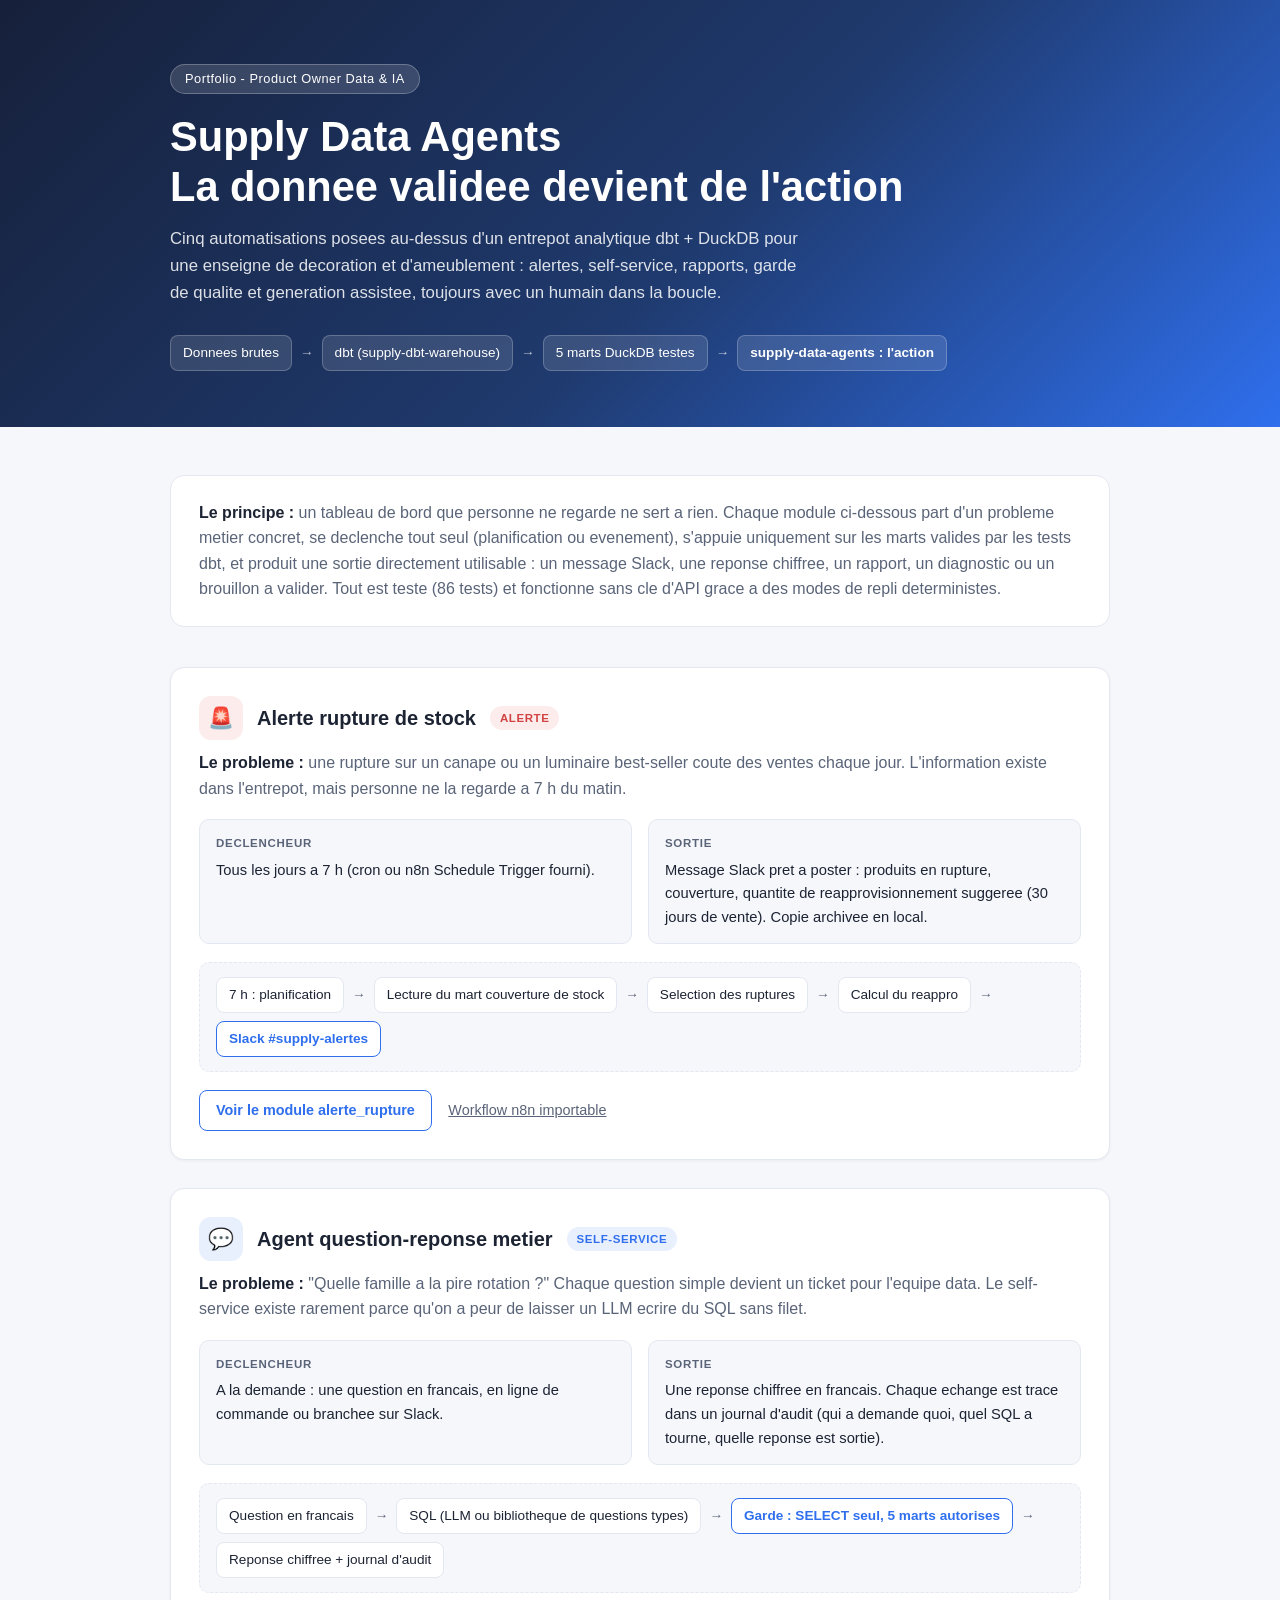
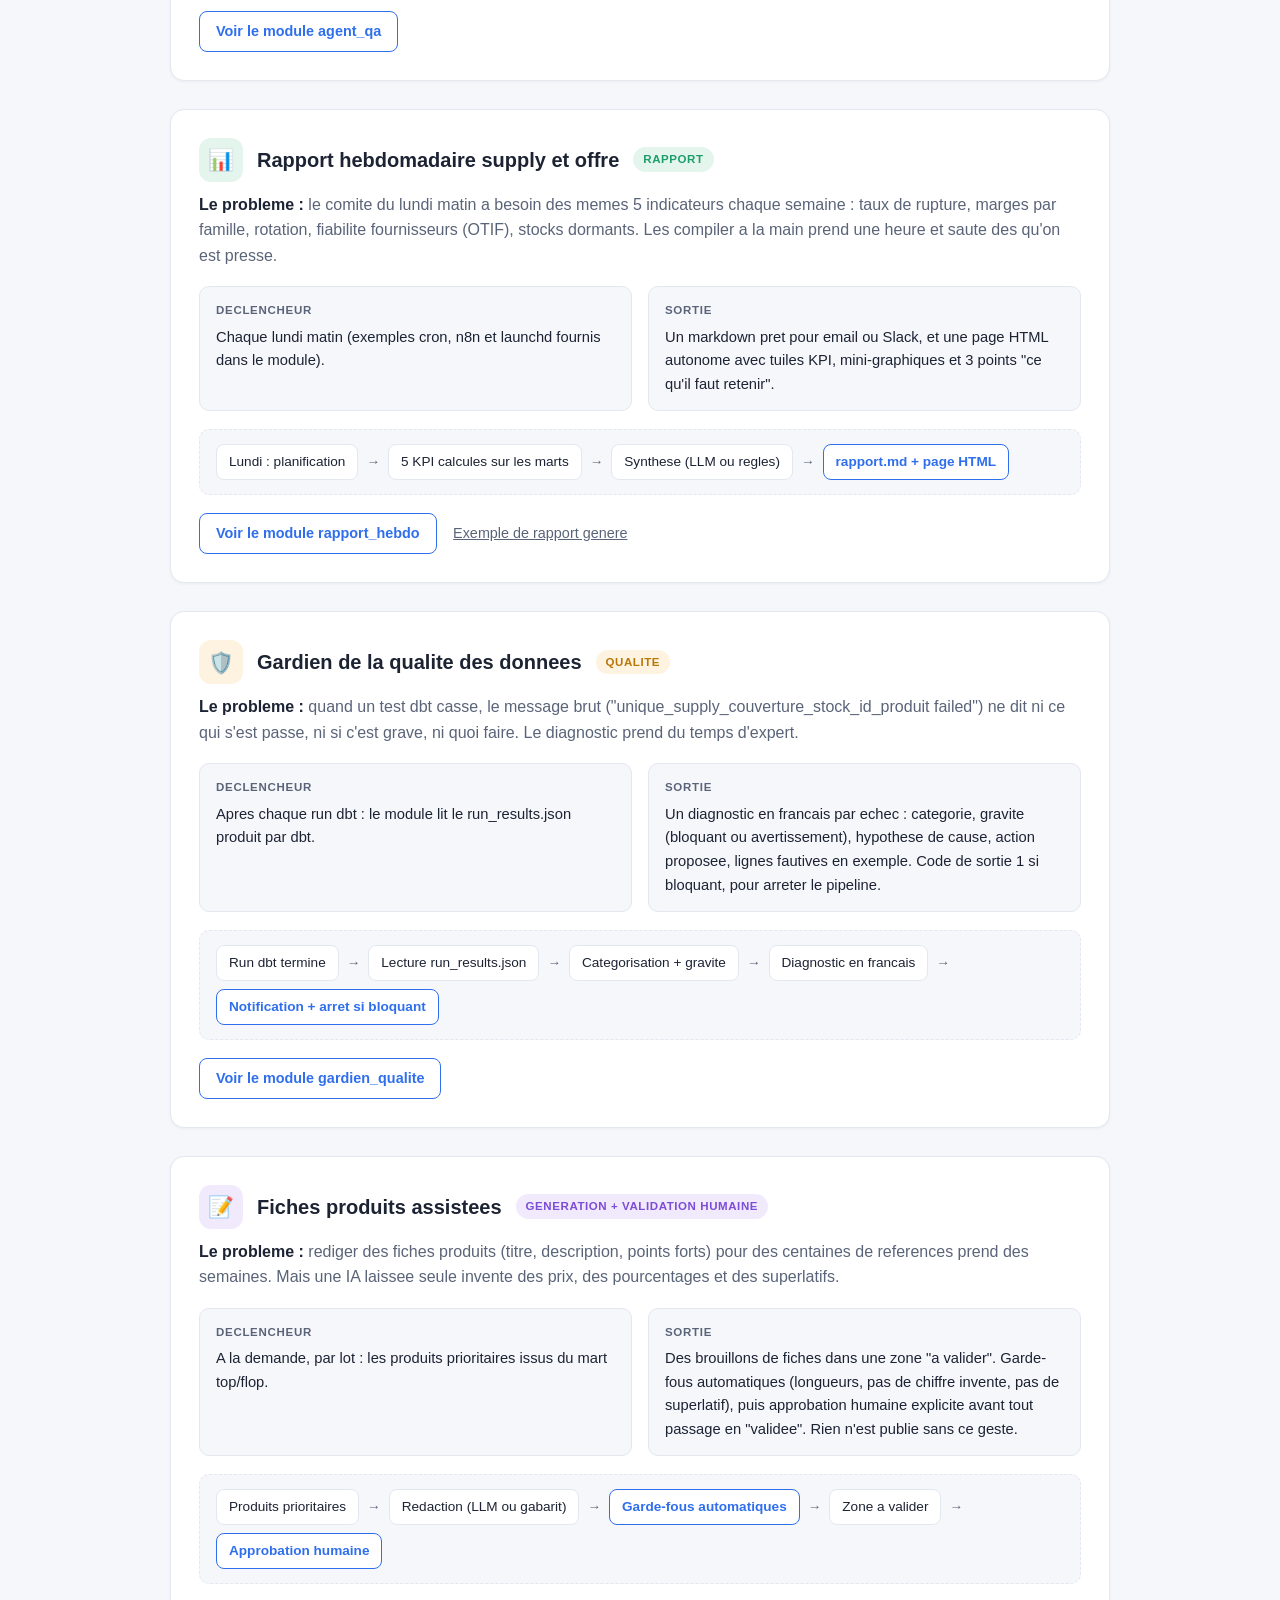
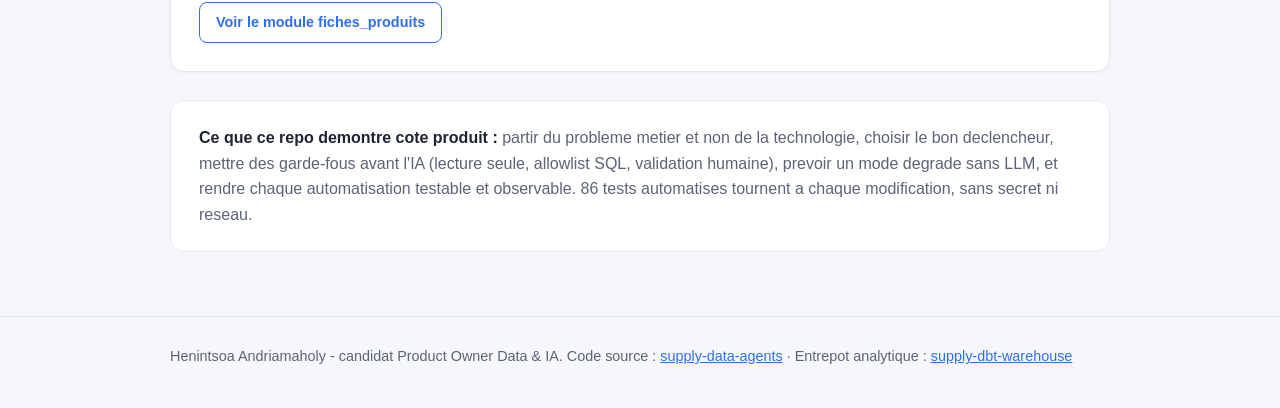
==== docs/index.html @ 9122584f "Integration : requirements fusionnes, pipeline e2e, CI, vitrine et README - requirements.txt racine " ====
<!DOCTYPE html>
<html lang="fr">
<head>
<meta charset="utf-8">
<meta name="viewport" content="width=device-width, initial-scale=1">
<title>Supply Data Agents - la donnee validee devient de l'action</title>
<style>
  :root {
    --fond: #f6f7fb;
    --carte: #ffffff;
    --encre: #1c2333;
    --encre-douce: #5a6478;
    --accent: #2f6fed;
    --accent-doux: #e8effd;
    --vert: #1e9e6a;
    --vert-doux: #e4f5ee;
    --ambre: #b97609;
    --ambre-doux: #fdf3e0;
    --violet: #7c4dd6;
    --violet-doux: #f1eafc;
    --rose: #d14343;
    --rose-doux: #fdecec;
    --bordure: #e3e7f0;
    --rayon: 14px;
  }
  * { box-sizing: border-box; margin: 0; padding: 0; }
  body {
    font-family: -apple-system, BlinkMacSystemFont, "Segoe UI", Roboto, Helvetica, Arial, sans-serif;
    background: var(--fond);
    color: var(--encre);
    line-height: 1.6;
  }
  .conteneur { max-width: 980px; margin: 0 auto; padding: 0 20px; }

  header {
    background: linear-gradient(135deg, #16203a 0%, #1f3a6e 55%, #2f6fed 100%);
    color: #fff;
    padding: 64px 0 56px;
  }
  header .etiquette {
    display: inline-block;
    background: rgba(255,255,255,.14);
    border: 1px solid rgba(255,255,255,.25);
    border-radius: 999px;
    padding: 4px 14px;
    font-size: .8rem;
    letter-spacing: .04em;
    margin-bottom: 18px;
  }
  header h1 { font-size: clamp(1.7rem, 4vw, 2.6rem); line-height: 1.2; margin-bottom: 14px; }
  header p.sous-titre {
    max-width: 640px;
    font-size: 1.05rem;
    color: rgba(255,255,255,.85);
  }
  header .chaine {
    display: flex;
    flex-wrap: wrap;
    align-items: center;
    gap: 8px;
    margin-top: 28px;
    font-size: .85rem;
  }
  header .chaine span {
    background: rgba(255,255,255,.12);
    border: 1px solid rgba(255,255,255,.22);
    border-radius: 8px;
    padding: 6px 12px;
    white-space: nowrap;
  }
  header .chaine .fleche { background: none; border: none; opacity: .7; padding: 0; }

  main { padding: 48px 0 24px; }
  .intro {
    background: var(--carte);
    border: 1px solid var(--bordure);
    border-radius: var(--rayon);
    padding: 24px 28px;
    margin-bottom: 40px;
    color: var(--encre-douce);
  }
  .intro strong { color: var(--encre); }

  .carte-module {
    background: var(--carte);
    border: 1px solid var(--bordure);
    border-radius: var(--rayon);
    padding: 28px;
    margin-bottom: 28px;
    box-shadow: 0 1px 3px rgba(28,35,51,.05);
  }
  .carte-module .entete {
    display: flex;
    align-items: center;
    gap: 14px;
    margin-bottom: 6px;
    flex-wrap: wrap;
  }
  .pastille {
    width: 44px; height: 44px;
    border-radius: 12px;
    display: flex; align-items: center; justify-content: center;
    font-size: 1.3rem;
    flex-shrink: 0;
  }
  .carte-module h2 { font-size: 1.25rem; }
  .badge {
    font-size: .72rem;
    font-weight: 600;
    letter-spacing: .05em;
    text-transform: uppercase;
    border-radius: 999px;
    padding: 3px 10px;
  }
  .b-bleu   { background: var(--accent-doux); color: var(--accent); }
  .b-vert   { background: var(--vert-doux);   color: var(--vert); }
  .b-ambre  { background: var(--ambre-doux);  color: var(--ambre); }
  .b-violet { background: var(--violet-doux); color: var(--violet); }
  .b-rose   { background: var(--rose-doux);   color: var(--rose); }

  .probleme { color: var(--encre-douce); margin: 10px 0 18px; }
  .probleme strong { color: var(--encre); }

  .grille {
    display: grid;
    grid-template-columns: 1fr 1fr;
    gap: 16px;
    margin-bottom: 18px;
  }
  @media (max-width: 640px) { .grille { grid-template-columns: 1fr; } }
  .bloc-info {
    background: var(--fond);
    border: 1px solid var(--bordure);
    border-radius: 10px;
    padding: 14px 16px;
    font-size: .92rem;
  }
  .bloc-info .titre-bloc {
    font-size: .72rem;
    font-weight: 700;
    text-transform: uppercase;
    letter-spacing: .06em;
    color: var(--encre-douce);
    margin-bottom: 6px;
  }

  .flux {
    display: flex;
    flex-wrap: wrap;
    align-items: center;
    gap: 8px;
    background: var(--fond);
    border: 1px dashed var(--bordure);
    border-radius: 10px;
    padding: 14px 16px;
    margin-bottom: 18px;
    font-size: .85rem;
  }
  .flux .etape {
    background: var(--carte);
    border: 1px solid var(--bordure);
    border-radius: 8px;
    padding: 6px 12px;
    white-space: nowrap;
  }
  .flux .etape.accentuee { border-color: var(--accent); color: var(--accent); font-weight: 600; }
  .flux .f { color: var(--encre-douce); }

  .lien-module {
    display: inline-block;
    font-size: .9rem;
    font-weight: 600;
    color: var(--accent);
    text-decoration: none;
    border: 1px solid var(--accent);
    border-radius: 8px;
    padding: 8px 16px;
    transition: background .15s;
  }
  .lien-module:hover { background: var(--accent-doux); }
  .lien-secondaire {
    display: inline-block;
    font-size: .9rem;
    color: var(--encre-douce);
    margin-left: 12px;
  }

  footer {
    border-top: 1px solid var(--bordure);
    padding: 28px 0 40px;
    color: var(--encre-douce);
    font-size: .9rem;
  }
  footer a { color: var(--accent); }
</style>
</head>
<body>

<header>
  <div class="conteneur">
    <span class="etiquette">Portfolio - Product Owner Data &amp; IA</span>
    <h1>Supply Data Agents<br>La donnee validee devient de l'action</h1>
    <p class="sous-titre">
      Cinq automatisations posees au-dessus d'un entrepot analytique dbt + DuckDB
      pour une enseigne de decoration et d'ameublement : alertes, self-service,
      rapports, garde de qualite et generation assistee, toujours avec un humain
      dans la boucle.
    </p>
    <div class="chaine">
      <span>Donnees brutes</span>
      <span class="fleche">&rarr;</span>
      <span>dbt (supply-dbt-warehouse)</span>
      <span class="fleche">&rarr;</span>
      <span>5 marts DuckDB testes</span>
      <span class="fleche">&rarr;</span>
      <span><strong>supply-data-agents : l'action</strong></span>
    </div>
  </div>
</header>

<main>
  <div class="conteneur">

    <div class="intro">
      <strong>Le principe :</strong> un tableau de bord que personne ne regarde ne sert a rien.
      Chaque module ci-dessous part d'un probleme metier concret, se declenche tout seul
      (planification ou evenement), s'appuie uniquement sur les marts valides par les tests dbt,
      et produit une sortie directement utilisable : un message Slack, une reponse chiffree,
      un rapport, un diagnostic ou un brouillon a valider. Tout est teste (86 tests) et
      fonctionne sans cle d'API grace a des modes de repli deterministes.
    </div>

    <!-- Module 1 : alerte_rupture -->
    <section class="carte-module">
      <div class="entete">
        <div class="pastille b-rose">&#128680;</div>
        <h2>Alerte rupture de stock</h2>
        <span class="badge b-rose">Alerte</span>
      </div>
      <p class="probleme">
        <strong>Le probleme :</strong> une rupture sur un canape ou un luminaire best-seller
        coute des ventes chaque jour. L'information existe dans l'entrepot, mais personne
        ne la regarde a 7 h du matin.
      </p>
      <div class="grille">
        <div class="bloc-info">
          <div class="titre-bloc">Declencheur</div>
          Tous les jours a 7 h (cron ou n8n Schedule Trigger fourni).
        </div>
        <div class="bloc-info">
          <div class="titre-bloc">Sortie</div>
          Message Slack pret a poster : produits en rupture, couverture, quantite de
          reapprovisionnement suggeree (30 jours de vente). Copie archivee en local.
        </div>
      </div>
      <div class="flux">
        <span class="etape">7 h : planification</span><span class="f">&rarr;</span>
        <span class="etape">Lecture du mart couverture de stock</span><span class="f">&rarr;</span>
        <span class="etape">Selection des ruptures</span><span class="f">&rarr;</span>
        <span class="etape">Calcul du reappro</span><span class="f">&rarr;</span>
        <span class="etape accentuee">Slack #supply-alertes</span>
      </div>
      <a class="lien-module" href="https://github.com/adh-studio/supply-data-agents/tree/main/alerte_rupture">Voir le module alerte_rupture</a>
      <a class="lien-secondaire" href="https://github.com/adh-studio/supply-data-agents/blob/main/n8n/alerte_rupture.json">Workflow n8n importable</a>
    </section>

    <!-- Module 2 : agent_qa -->
    <section class="carte-module">
      <div class="entete">
        <div class="pastille b-bleu">&#128172;</div>
        <h2>Agent question-reponse metier</h2>
        <span class="badge b-bleu">Self-service</span>
      </div>
      <p class="probleme">
        <strong>Le probleme :</strong> "Quelle famille a la pire rotation ?" Chaque question
        simple devient un ticket pour l'equipe data. Le self-service existe rarement parce
        qu'on a peur de laisser un LLM ecrire du SQL sans filet.
      </p>
      <div class="grille">
        <div class="bloc-info">
          <div class="titre-bloc">Declencheur</div>
          A la demande : une question en francais, en ligne de commande ou branchee sur Slack.
        </div>
        <div class="bloc-info">
          <div class="titre-bloc">Sortie</div>
          Une reponse chiffree en francais. Chaque echange est trace dans un journal d'audit
          (qui a demande quoi, quel SQL a tourne, quelle reponse est sortie).
        </div>
      </div>
      <div class="flux">
        <span class="etape">Question en francais</span><span class="f">&rarr;</span>
        <span class="etape">SQL (LLM ou bibliotheque de questions types)</span><span class="f">&rarr;</span>
        <span class="etape accentuee">Garde : SELECT seul, 5 marts autorises</span><span class="f">&rarr;</span>
        <span class="etape">Reponse chiffree + journal d'audit</span>
      </div>
      <a class="lien-module" href="https://github.com/adh-studio/supply-data-agents/tree/main/agent_qa">Voir le module agent_qa</a>
    </section>

    <!-- Module 3 : rapport_hebdo -->
    <section class="carte-module">
      <div class="entete">
        <div class="pastille b-vert">&#128202;</div>
        <h2>Rapport hebdomadaire supply et offre</h2>
        <span class="badge b-vert">Rapport</span>
      </div>
      <p class="probleme">
        <strong>Le probleme :</strong> le comite du lundi matin a besoin des memes 5 indicateurs
        chaque semaine : taux de rupture, marges par famille, rotation, fiabilite fournisseurs
        (OTIF), stocks dormants. Les compiler a la main prend une heure et saute des qu'on est presse.
      </p>
      <div class="grille">
        <div class="bloc-info">
          <div class="titre-bloc">Declencheur</div>
          Chaque lundi matin (exemples cron, n8n et launchd fournis dans le module).
        </div>
        <div class="bloc-info">
          <div class="titre-bloc">Sortie</div>
          Un markdown pret pour email ou Slack, et une page HTML autonome avec tuiles KPI,
          mini-graphiques et 3 points "ce qu'il faut retenir".
        </div>
      </div>
      <div class="flux">
        <span class="etape">Lundi : planification</span><span class="f">&rarr;</span>
        <span class="etape">5 KPI calcules sur les marts</span><span class="f">&rarr;</span>
        <span class="etape">Synthese (LLM ou regles)</span><span class="f">&rarr;</span>
        <span class="etape accentuee">rapport.md + page HTML</span>
      </div>
      <a class="lien-module" href="https://github.com/adh-studio/supply-data-agents/tree/main/rapport_hebdo">Voir le module rapport_hebdo</a>
      <a class="lien-secondaire" href="rapport-hebdo.html">Exemple de rapport genere</a>
    </section>

    <!-- Module 4 : gardien_qualite -->
    <section class="carte-module">
      <div class="entete">
        <div class="pastille b-ambre">&#128737;&#65039;</div>
        <h2>Gardien de la qualite des donnees</h2>
        <span class="badge b-ambre">Qualite</span>
      </div>
      <p class="probleme">
        <strong>Le probleme :</strong> quand un test dbt casse, le message brut
        ("unique_supply_couverture_stock_id_produit failed") ne dit ni ce qui s'est passe,
        ni si c'est grave, ni quoi faire. Le diagnostic prend du temps d'expert.
      </p>
      <div class="grille">
        <div class="bloc-info">
          <div class="titre-bloc">Declencheur</div>
          Apres chaque run dbt : le module lit le run_results.json produit par dbt.
        </div>
        <div class="bloc-info">
          <div class="titre-bloc">Sortie</div>
          Un diagnostic en francais par echec : categorie, gravite (bloquant ou avertissement),
          hypothese de cause, action proposee, lignes fautives en exemple. Code de sortie 1
          si bloquant, pour arreter le pipeline.
        </div>
      </div>
      <div class="flux">
        <span class="etape">Run dbt termine</span><span class="f">&rarr;</span>
        <span class="etape">Lecture run_results.json</span><span class="f">&rarr;</span>
        <span class="etape">Categorisation + gravite</span><span class="f">&rarr;</span>
        <span class="etape">Diagnostic en francais</span><span class="f">&rarr;</span>
        <span class="etape accentuee">Notification + arret si bloquant</span>
      </div>
      <a class="lien-module" href="https://github.com/adh-studio/supply-data-agents/tree/main/gardien_qualite">Voir le module gardien_qualite</a>
    </section>

    <!-- Module 5 : fiches_produits -->
    <section class="carte-module">
      <div class="entete">
        <div class="pastille b-violet">&#128221;</div>
        <h2>Fiches produits assistees</h2>
        <span class="badge b-violet">Generation + validation humaine</span>
      </div>
      <p class="probleme">
        <strong>Le probleme :</strong> rediger des fiches produits (titre, description,
        points forts) pour des centaines de references prend des semaines. Mais une IA
        laissee seule invente des prix, des pourcentages et des superlatifs.
      </p>
      <div class="grille">
        <div class="bloc-info">
          <div class="titre-bloc">Declencheur</div>
          A la demande, par lot : les produits prioritaires issus du mart top/flop.
        </div>
        <div class="bloc-info">
          <div class="titre-bloc">Sortie</div>
          Des brouillons de fiches dans une zone "a valider". Garde-fous automatiques
          (longueurs, pas de chiffre invente, pas de superlatif), puis approbation humaine
          explicite avant tout passage en "validee". Rien n'est publie sans ce geste.
        </div>
      </div>
      <div class="flux">
        <span class="etape">Produits prioritaires</span><span class="f">&rarr;</span>
        <span class="etape">Redaction (LLM ou gabarit)</span><span class="f">&rarr;</span>
        <span class="etape accentuee">Garde-fous automatiques</span><span class="f">&rarr;</span>
        <span class="etape">Zone a valider</span><span class="f">&rarr;</span>
        <span class="etape accentuee">Approbation humaine</span>
      </div>
      <a class="lien-module" href="https://github.com/adh-studio/supply-data-agents/tree/main/fiches_produits">Voir le module fiches_produits</a>
    </section>

    <div class="intro">
      <strong>Ce que ce repo demontre cote produit :</strong> partir du probleme metier et non
      de la technologie, choisir le bon declencheur, mettre des garde-fous avant l'IA
      (lecture seule, allowlist SQL, validation humaine), prevoir un mode degrade sans LLM,
      et rendre chaque automatisation testable et observable. 86 tests automatises tournent
      a chaque modification, sans secret ni reseau.
    </div>

  </div>
</main>

<footer>
  <div class="conteneur">
    Henintsoa Andriamaholy - candidat Product Owner Data &amp; IA.
    Code source : <a href="https://github.com/adh-studio/supply-data-agents">supply-data-agents</a>
    &middot; Entrepot analytique : <a href="https://github.com/adh-studio/supply-dbt-warehouse">supply-dbt-warehouse</a>
  </div>
</footer>

</body>
</html>
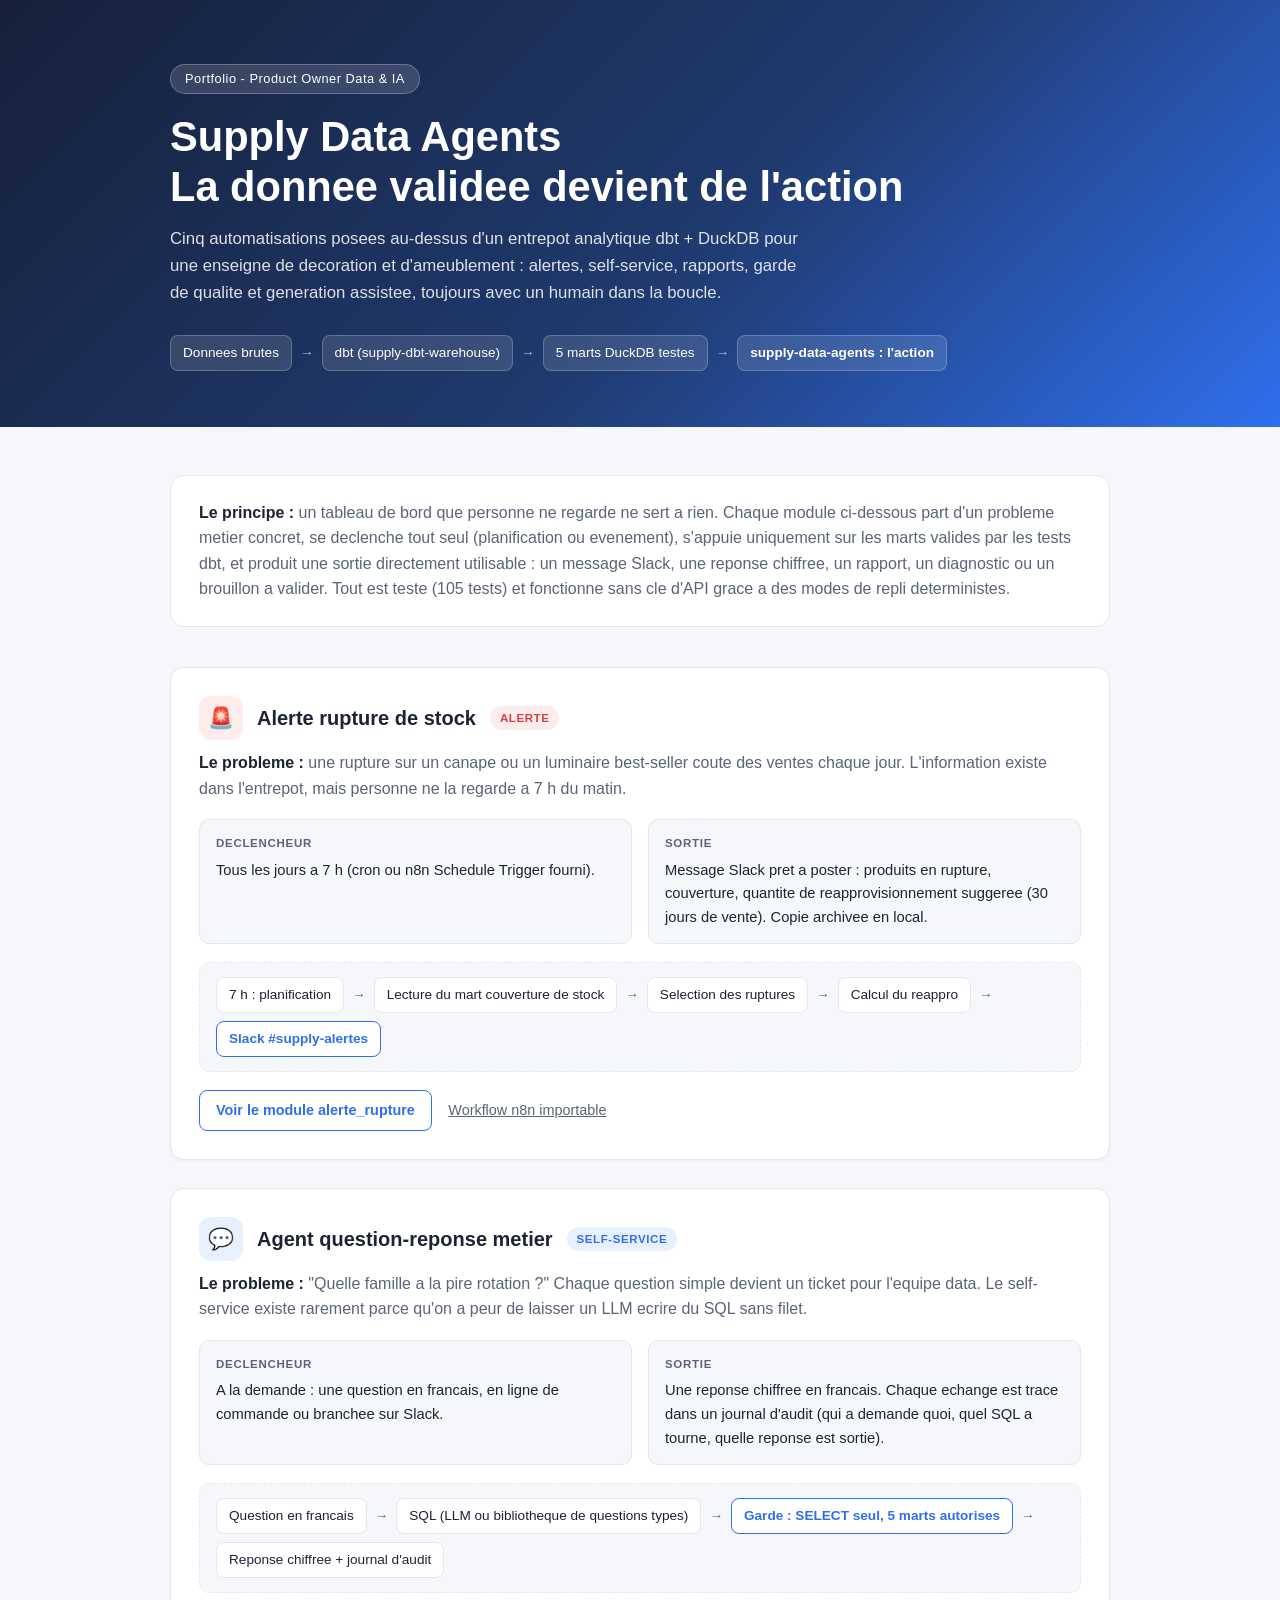
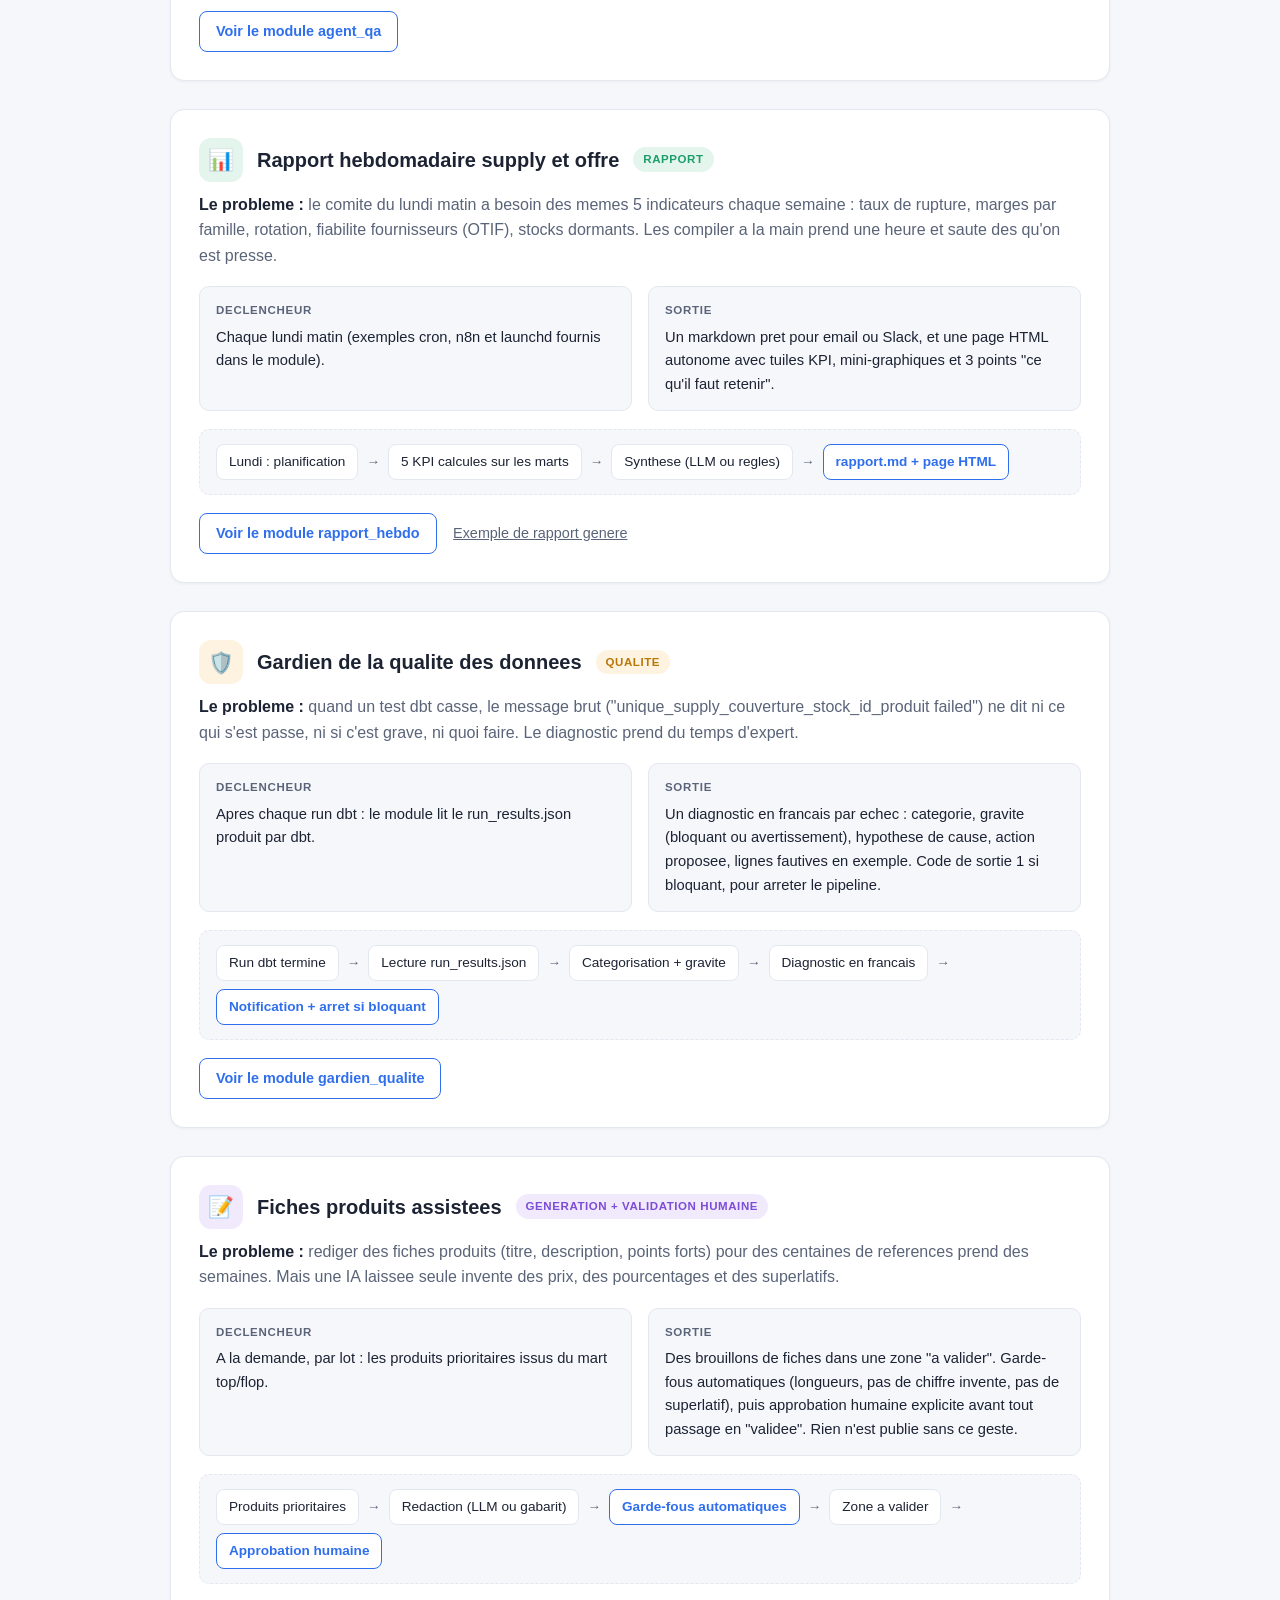
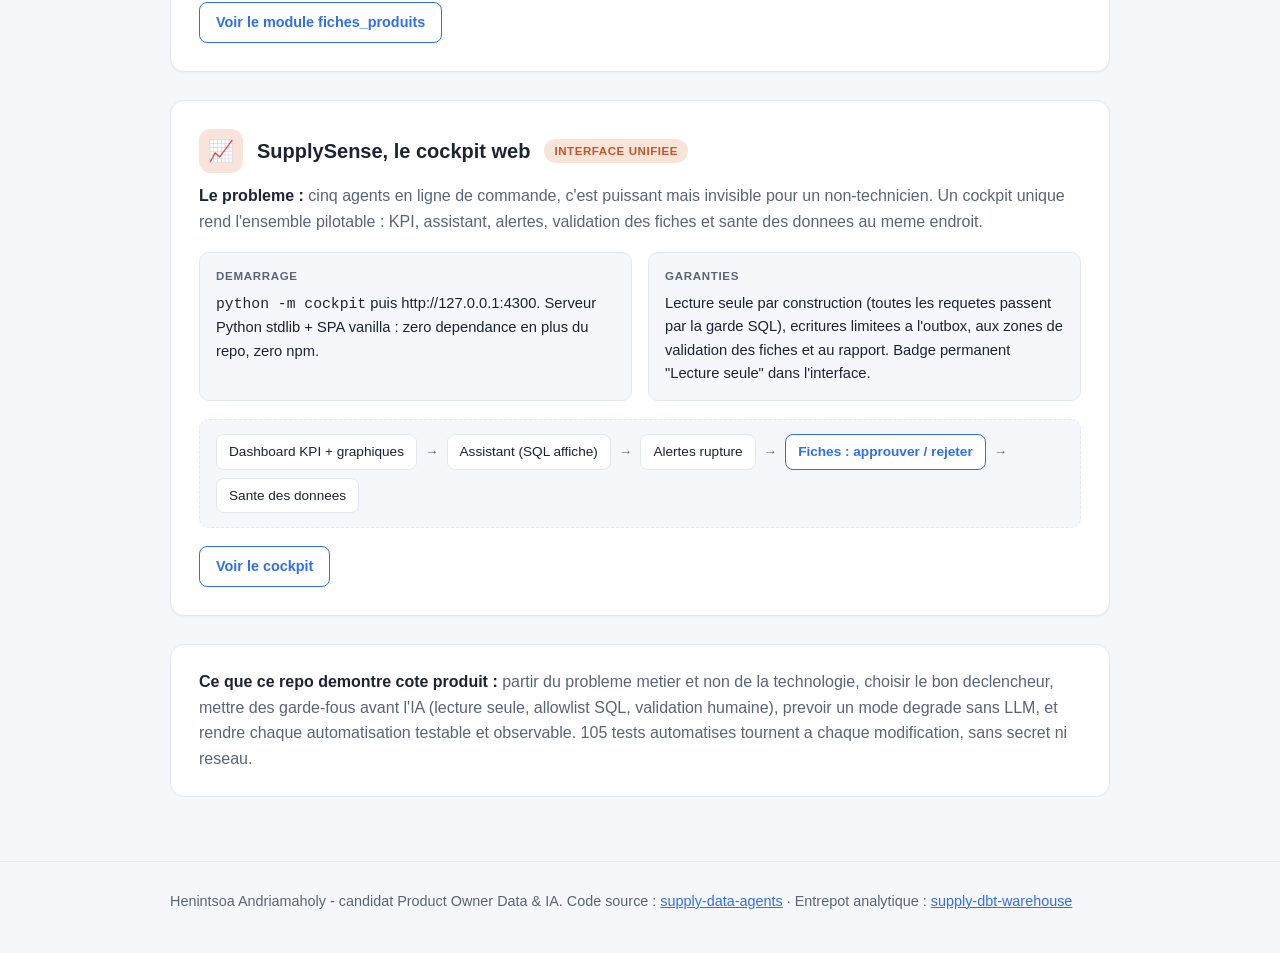
==== commit 5148f80e: "Documentation : section SupplySense au README et carte sur la vitrine Compteur de tests mis a jour (" ====
--- a/docs/index.html
+++ b/docs/index.html
@@ -113,6 +113,7 @@
     padding: 3px 10px;
   }
   .b-bleu   { background: var(--accent-doux); color: var(--accent); }
+  .b-terra  { background: #f8e4d8; color: #c2552b; }
   .b-vert   { background: var(--vert-doux);   color: var(--vert); }
   .b-ambre  { background: var(--ambre-doux);  color: var(--ambre); }
   .b-violet { background: var(--violet-doux); color: var(--violet); }
@@ -226,7 +227,7 @@
       Chaque module ci-dessous part d'un probleme metier concret, se declenche tout seul
       (planification ou evenement), s'appuie uniquement sur les marts valides par les tests dbt,
       et produit une sortie directement utilisable : un message Slack, une reponse chiffree,
-      un rapport, un diagnostic ou un brouillon a valider. Tout est teste (86 tests) et
+      un rapport, un diagnostic ou un brouillon a valider. Tout est teste (105 tests) et
       fonctionne sans cle d'API grace a des modes de repli deterministes.
     </div>
 
@@ -397,11 +398,46 @@
       <a class="lien-module" href="https://github.com/adh-studio/supply-data-agents/tree/main/fiches_produits">Voir le module fiches_produits</a>
     </section>
 
+    <!-- Module 6 : SupplySense, le cockpit -->
+    <section class="carte-module">
+      <div class="entete">
+        <div class="pastille b-terra">&#128200;</div>
+        <h2>SupplySense, le cockpit web</h2>
+        <span class="badge b-terra">Interface unifiee</span>
+      </div>
+      <p class="probleme">
+        <strong>Le probleme :</strong> cinq agents en ligne de commande, c'est puissant mais
+        invisible pour un non-technicien. Un cockpit unique rend l'ensemble pilotable :
+        KPI, assistant, alertes, validation des fiches et sante des donnees au meme endroit.
+      </p>
+      <div class="grille">
+        <div class="bloc-info">
+          <div class="titre-bloc">Demarrage</div>
+          <code>python -m cockpit</code> puis http://127.0.0.1:4300. Serveur Python
+          stdlib + SPA vanilla : zero dependance en plus du repo, zero npm.
+        </div>
+        <div class="bloc-info">
+          <div class="titre-bloc">Garanties</div>
+          Lecture seule par construction (toutes les requetes passent par la garde SQL),
+          ecritures limitees a l'outbox, aux zones de validation des fiches et au rapport.
+          Badge permanent "Lecture seule" dans l'interface.
+        </div>
+      </div>
+      <div class="flux">
+        <span class="etape">Dashboard KPI + graphiques</span><span class="f">&rarr;</span>
+        <span class="etape">Assistant (SQL affiche)</span><span class="f">&rarr;</span>
+        <span class="etape">Alertes rupture</span><span class="f">&rarr;</span>
+        <span class="etape accentuee">Fiches : approuver / rejeter</span><span class="f">&rarr;</span>
+        <span class="etape">Sante des donnees</span>
+      </div>
+      <a class="lien-module" href="https://github.com/adh-studio/supply-data-agents/tree/main/cockpit">Voir le cockpit</a>
+    </section>
+
     <div class="intro">
       <strong>Ce que ce repo demontre cote produit :</strong> partir du probleme metier et non
       de la technologie, choisir le bon declencheur, mettre des garde-fous avant l'IA
       (lecture seule, allowlist SQL, validation humaine), prevoir un mode degrade sans LLM,
-      et rendre chaque automatisation testable et observable. 86 tests automatises tournent
+      et rendre chaque automatisation testable et observable. 105 tests automatises tournent
       a chaque modification, sans secret ni reseau.
     </div>
 
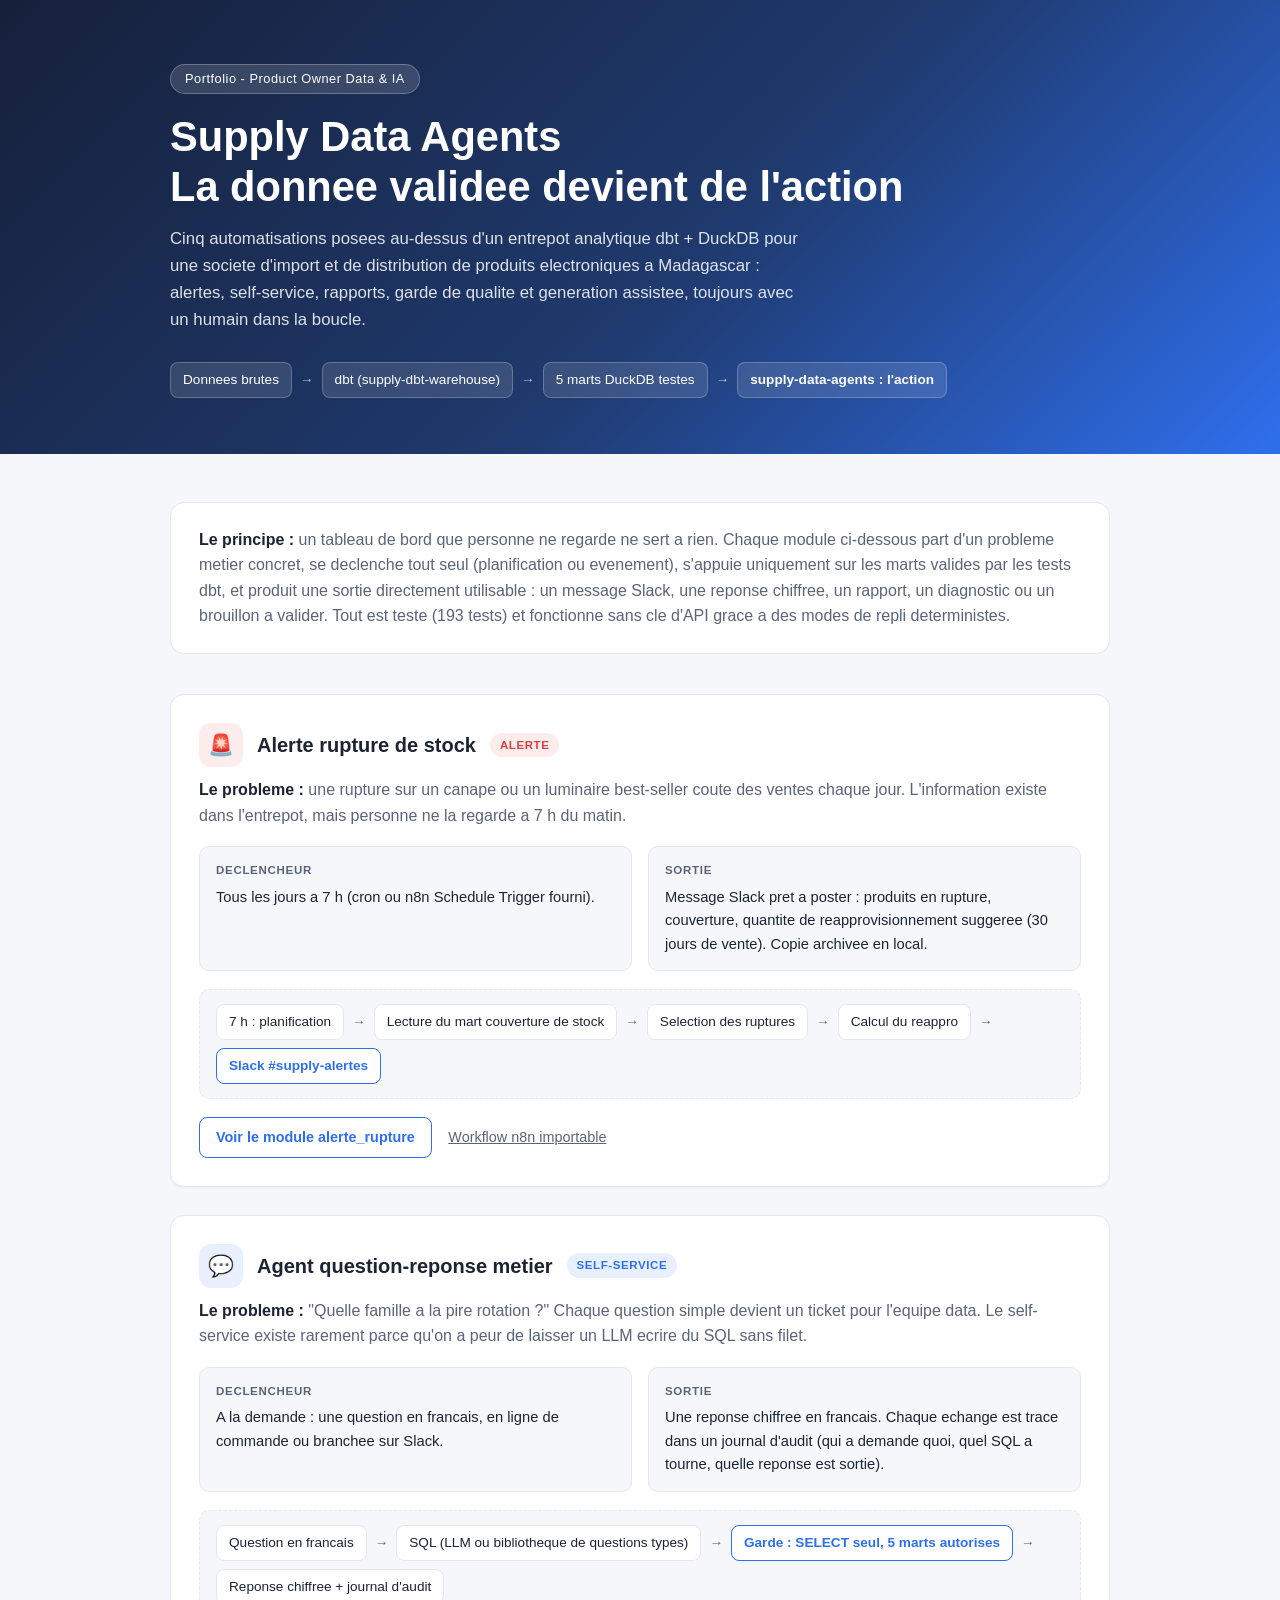
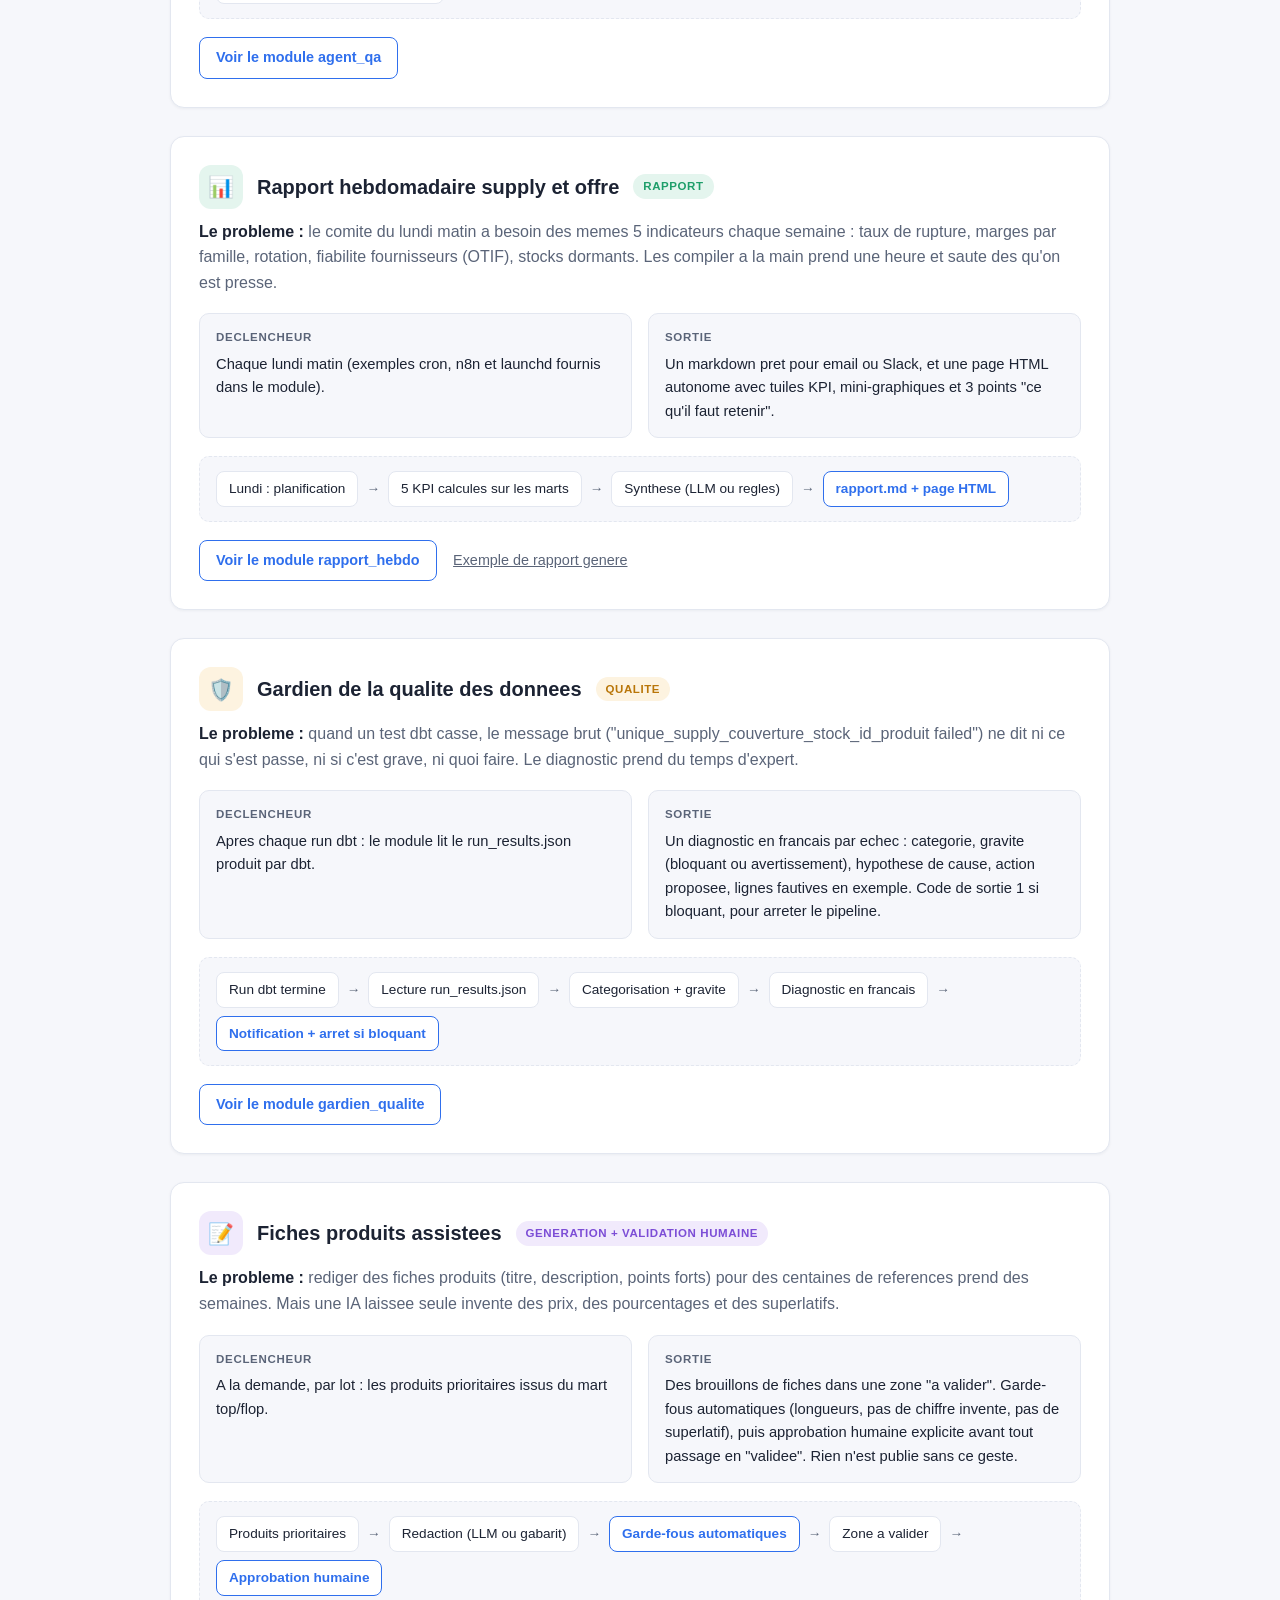
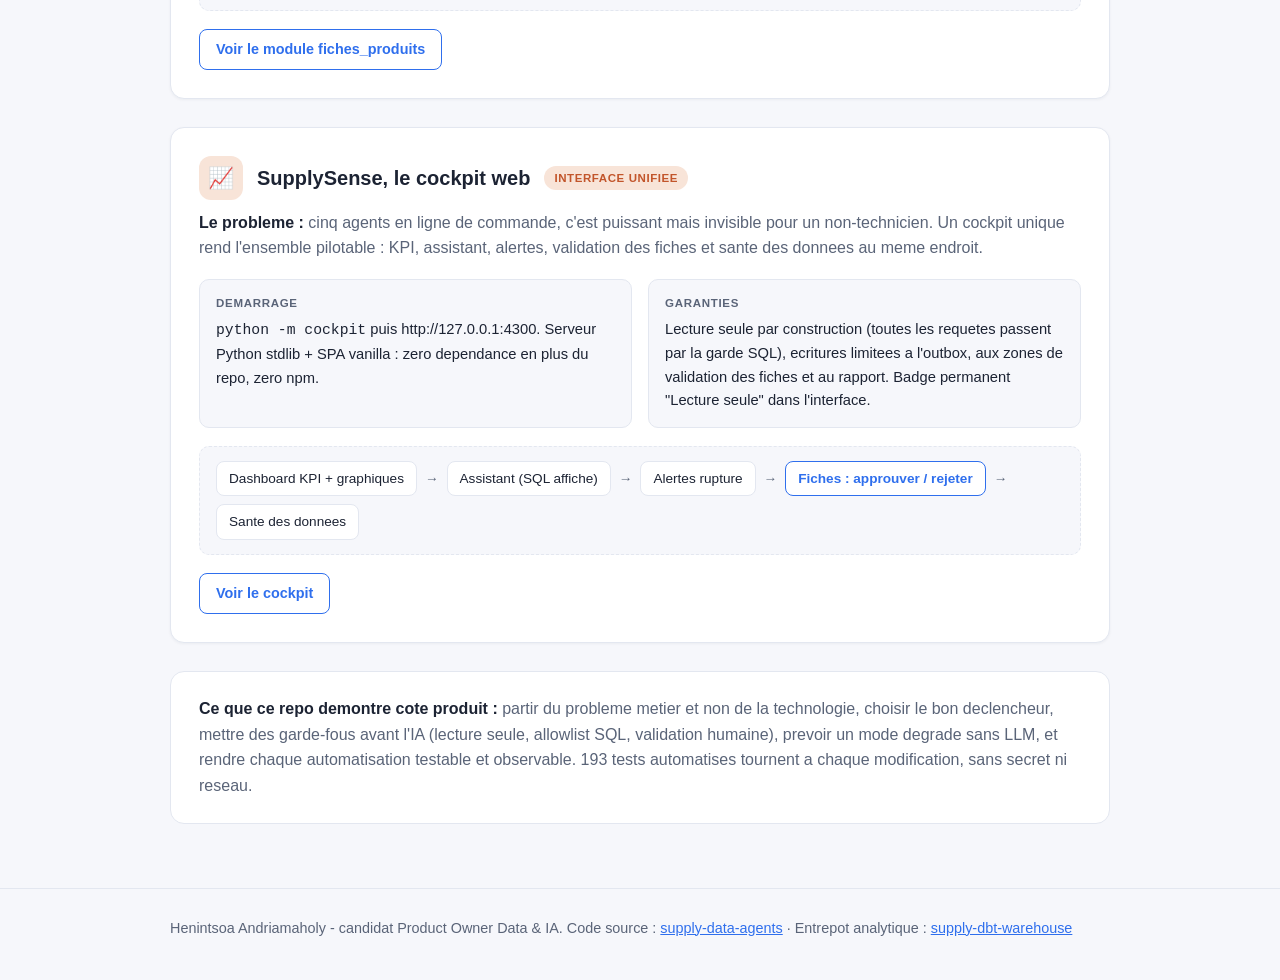
==== commit 3db06250: "Documentation de la boucle fermee : SupplyOps, pipeline, build nocturne launchd Univers corrige (imp" ====
--- a/docs/index.html
+++ b/docs/index.html
@@ -203,7 +203,7 @@
     <h1>Supply Data Agents<br>La donnee validee devient de l'action</h1>
     <p class="sous-titre">
       Cinq automatisations posees au-dessus d'un entrepot analytique dbt + DuckDB
-      pour une enseigne de decoration et d'ameublement : alertes, self-service,
+      pour une societe d'import et de distribution de produits electroniques a Madagascar : alertes, self-service,
       rapports, garde de qualite et generation assistee, toujours avec un humain
       dans la boucle.
     </p>
@@ -227,7 +227,7 @@
       Chaque module ci-dessous part d'un probleme metier concret, se declenche tout seul
       (planification ou evenement), s'appuie uniquement sur les marts valides par les tests dbt,
       et produit une sortie directement utilisable : un message Slack, une reponse chiffree,
-      un rapport, un diagnostic ou un brouillon a valider. Tout est teste (105 tests) et
+      un rapport, un diagnostic ou un brouillon a valider. Tout est teste (193 tests) et
       fonctionne sans cle d'API grace a des modes de repli deterministes.
     </div>
 
@@ -437,7 +437,7 @@
       <strong>Ce que ce repo demontre cote produit :</strong> partir du probleme metier et non
       de la technologie, choisir le bon declencheur, mettre des garde-fous avant l'IA
       (lecture seule, allowlist SQL, validation humaine), prevoir un mode degrade sans LLM,
-      et rendre chaque automatisation testable et observable. 105 tests automatises tournent
+      et rendre chaque automatisation testable et observable. 193 tests automatises tournent
       a chaque modification, sans secret ni reseau.
     </div>
 
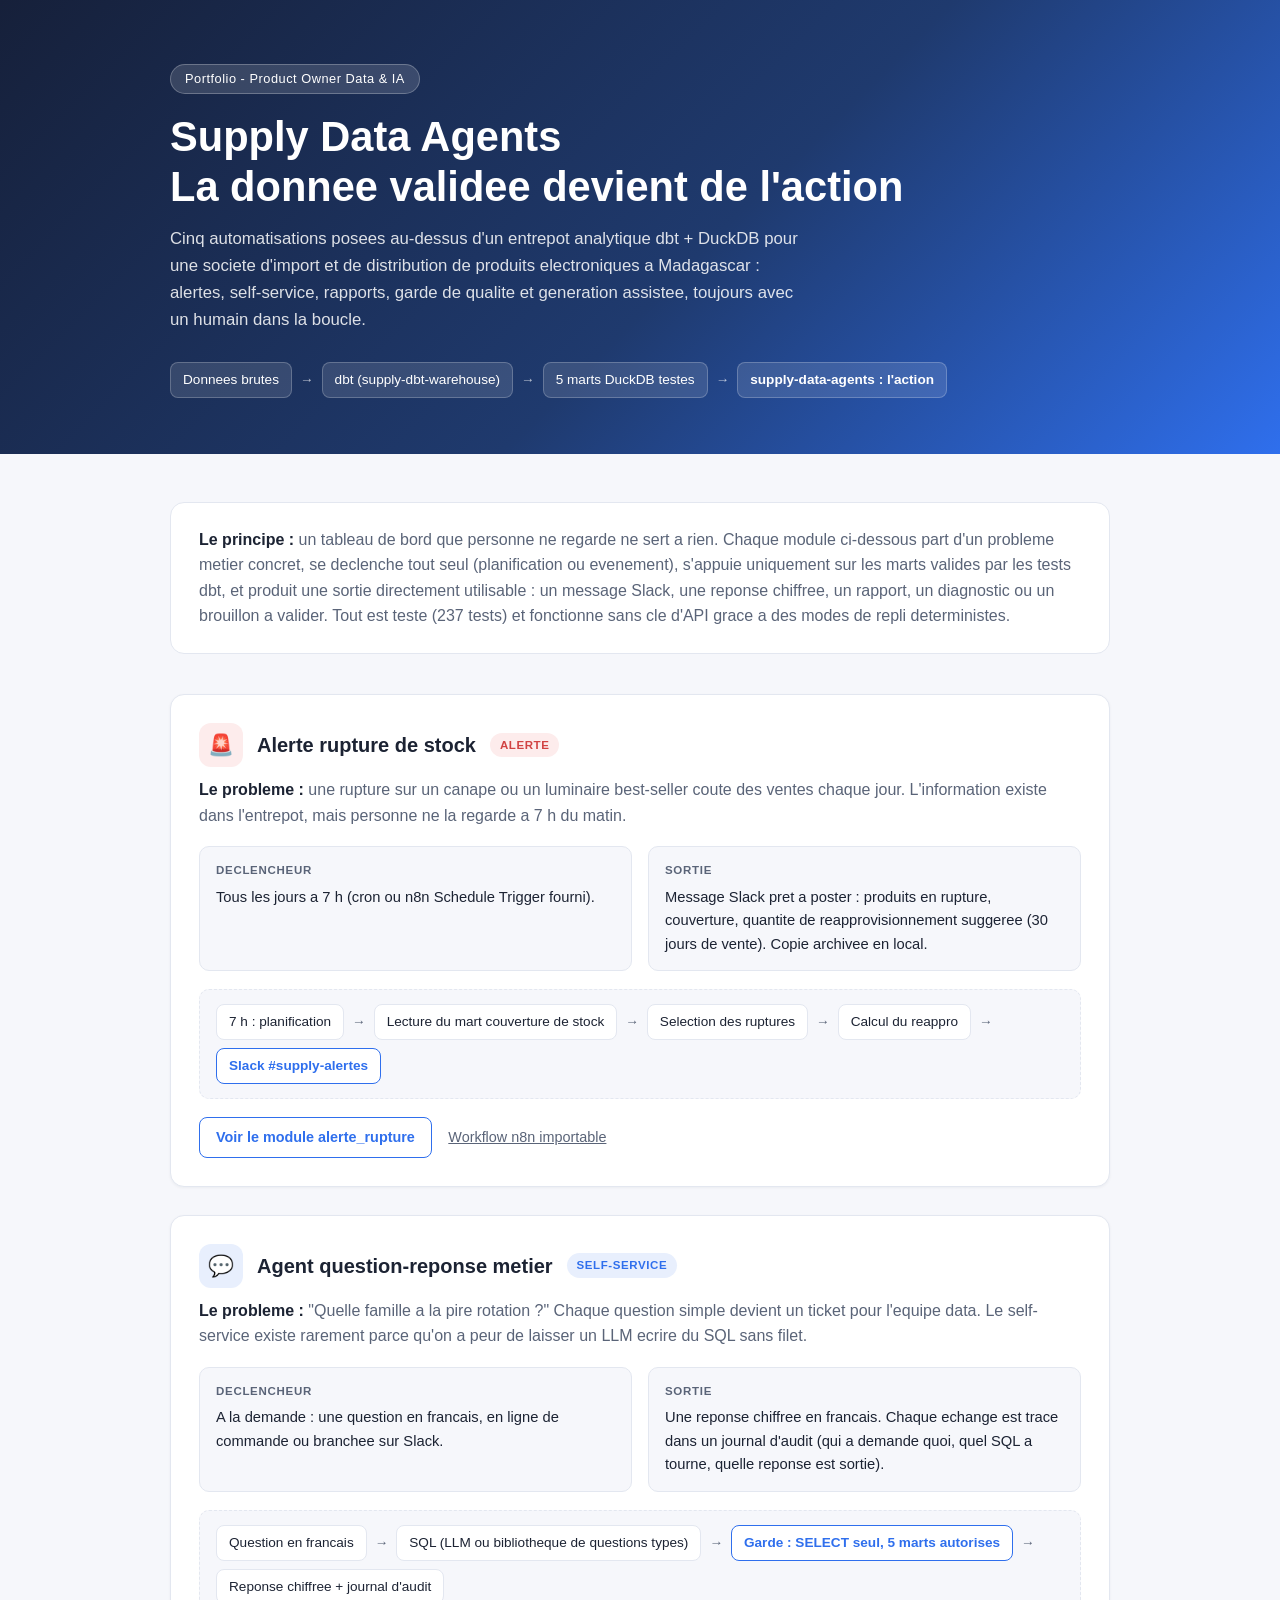
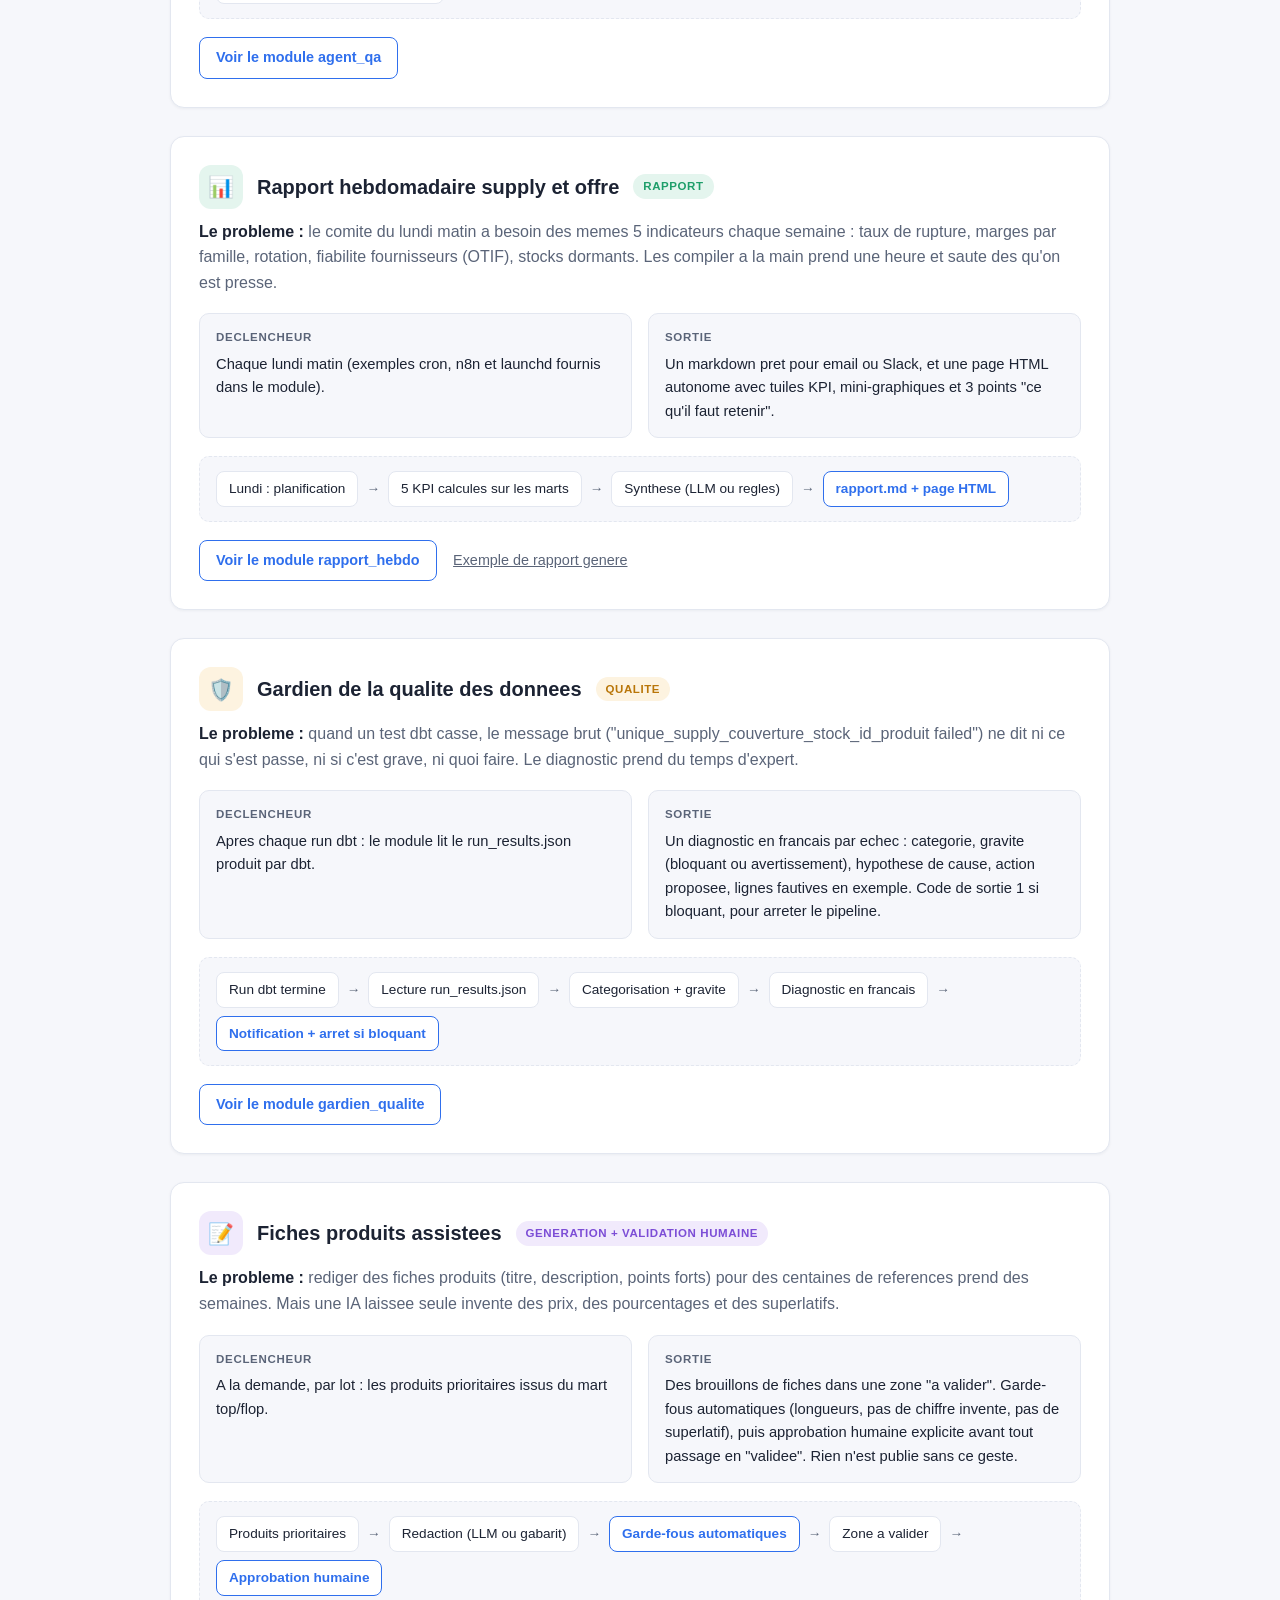
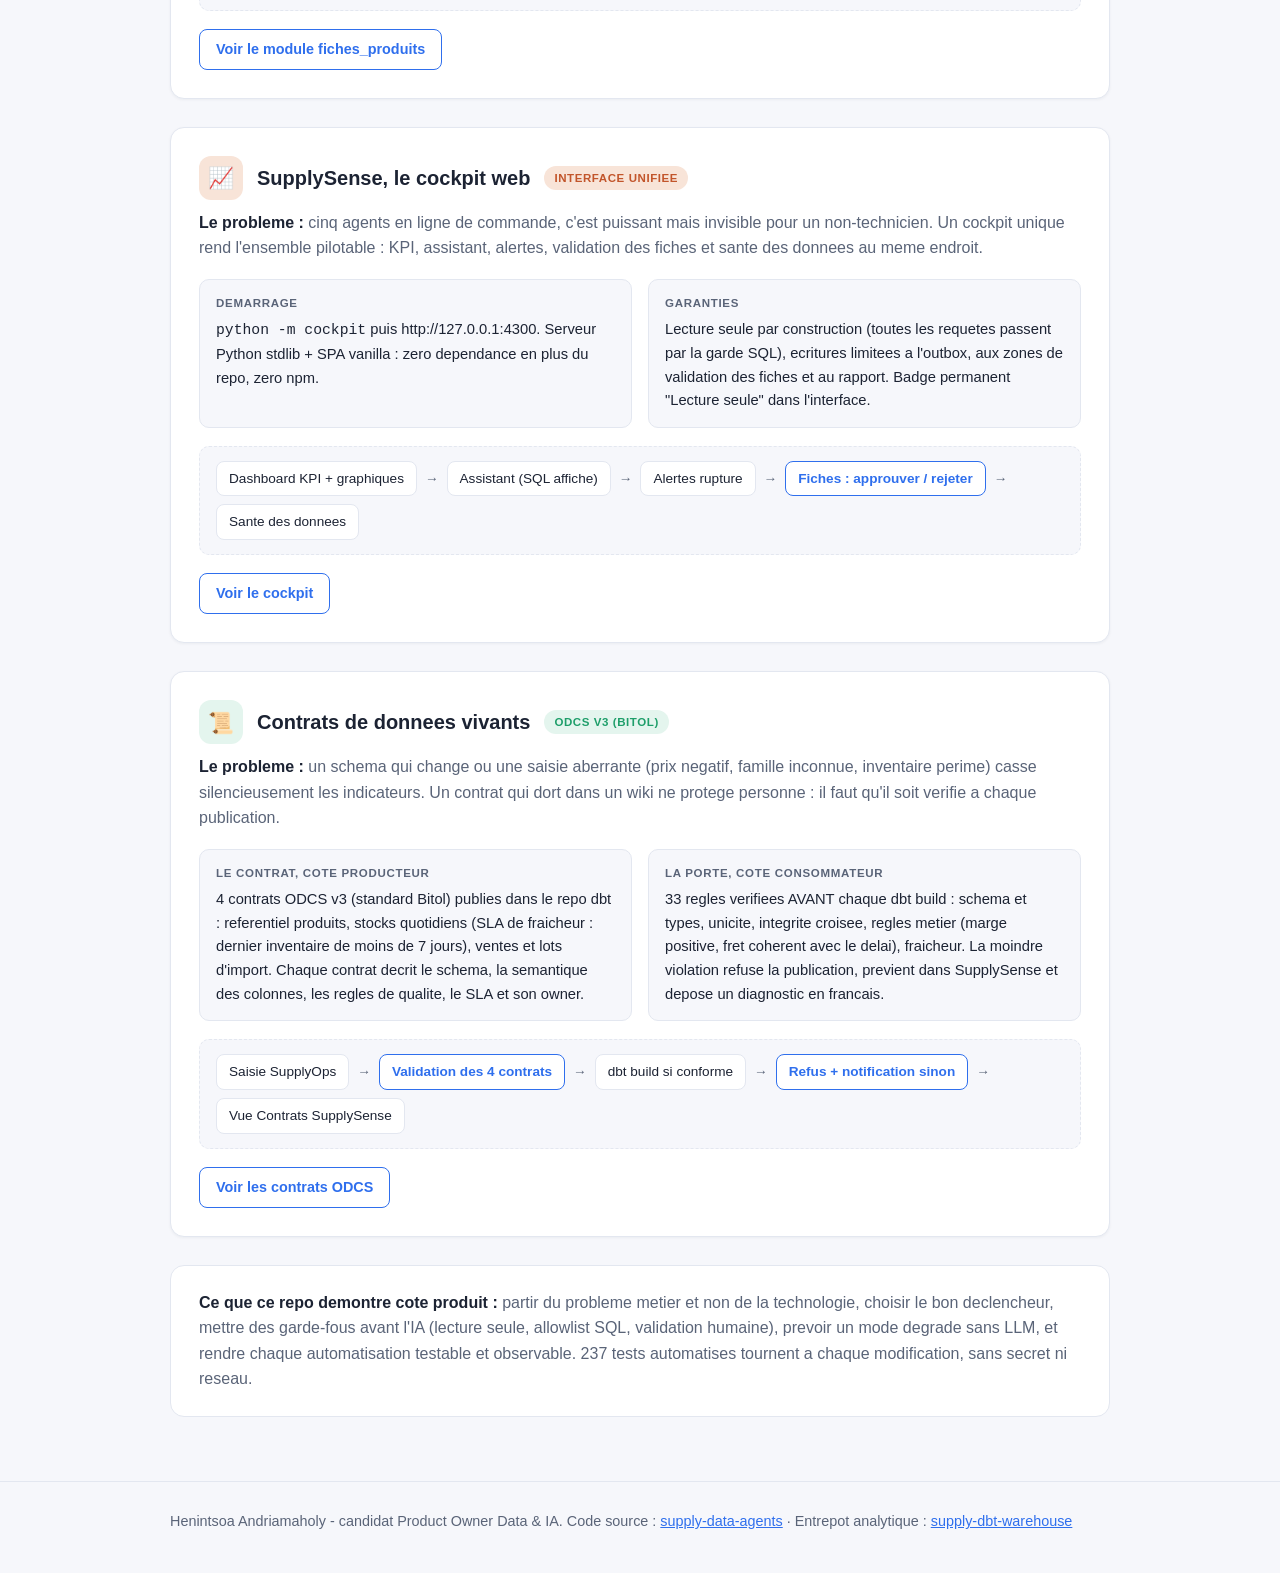
==== commit d1b6a24f: "Contrats de donnees vivants : validation ODCS bloquante, vue Contrats, notifications de refus - modu" ====
--- a/docs/index.html
+++ b/docs/index.html
@@ -227,7 +227,7 @@
       Chaque module ci-dessous part d'un probleme metier concret, se declenche tout seul
       (planification ou evenement), s'appuie uniquement sur les marts valides par les tests dbt,
       et produit une sortie directement utilisable : un message Slack, une reponse chiffree,
-      un rapport, un diagnostic ou un brouillon a valider. Tout est teste (193 tests) et
+      un rapport, un diagnostic ou un brouillon a valider. Tout est teste (237 tests) et
       fonctionne sans cle d'API grace a des modes de repli deterministes.
     </div>
 
@@ -433,11 +433,51 @@
       <a class="lien-module" href="https://github.com/adh-studio/supply-data-agents/tree/main/cockpit">Voir le cockpit</a>
     </section>
 
+    <!-- Module 7 : contrats de donnees -->
+    <section class="carte-module">
+      <div class="entete">
+        <div class="pastille b-vert">&#128220;</div>
+        <h2>Contrats de donnees vivants</h2>
+        <span class="badge b-vert">ODCS v3 (Bitol)</span>
+      </div>
+      <p class="probleme">
+        <strong>Le probleme :</strong> un schema qui change ou une saisie aberrante
+        (prix negatif, famille inconnue, inventaire perime) casse silencieusement les
+        indicateurs. Un contrat qui dort dans un wiki ne protege personne : il faut
+        qu'il soit verifie a chaque publication.
+      </p>
+      <div class="grille">
+        <div class="bloc-info">
+          <div class="titre-bloc">Le contrat, cote producteur</div>
+          4 contrats ODCS v3 (standard Bitol) publies dans le repo dbt :
+          referentiel produits, stocks quotidiens (SLA de fraicheur : dernier
+          inventaire de moins de 7 jours), ventes et lots d'import. Chaque contrat
+          decrit le schema, la semantique des colonnes, les regles de qualite,
+          le SLA et son owner.
+        </div>
+        <div class="bloc-info">
+          <div class="titre-bloc">La porte, cote consommateur</div>
+          33 regles verifiees AVANT chaque dbt build : schema et types, unicite,
+          integrite croisee, regles metier (marge positive, fret coherent avec le
+          delai), fraicheur. La moindre violation refuse la publication, previent
+          dans SupplySense et depose un diagnostic en francais.
+        </div>
+      </div>
+      <div class="flux">
+        <span class="etape">Saisie SupplyOps</span><span class="f">&rarr;</span>
+        <span class="etape accentuee">Validation des 4 contrats</span><span class="f">&rarr;</span>
+        <span class="etape">dbt build si conforme</span><span class="f">&rarr;</span>
+        <span class="etape accentuee">Refus + notification sinon</span><span class="f">&rarr;</span>
+        <span class="etape">Vue Contrats SupplySense</span>
+      </div>
+      <a class="lien-module" href="https://github.com/adh-studio/supply-dbt-warehouse/tree/main/contracts">Voir les contrats ODCS</a>
+    </section>
+
     <div class="intro">
       <strong>Ce que ce repo demontre cote produit :</strong> partir du probleme metier et non
       de la technologie, choisir le bon declencheur, mettre des garde-fous avant l'IA
       (lecture seule, allowlist SQL, validation humaine), prevoir un mode degrade sans LLM,
-      et rendre chaque automatisation testable et observable. 193 tests automatises tournent
+      et rendre chaque automatisation testable et observable. 237 tests automatises tournent
       a chaque modification, sans secret ni reseau.
     </div>
 
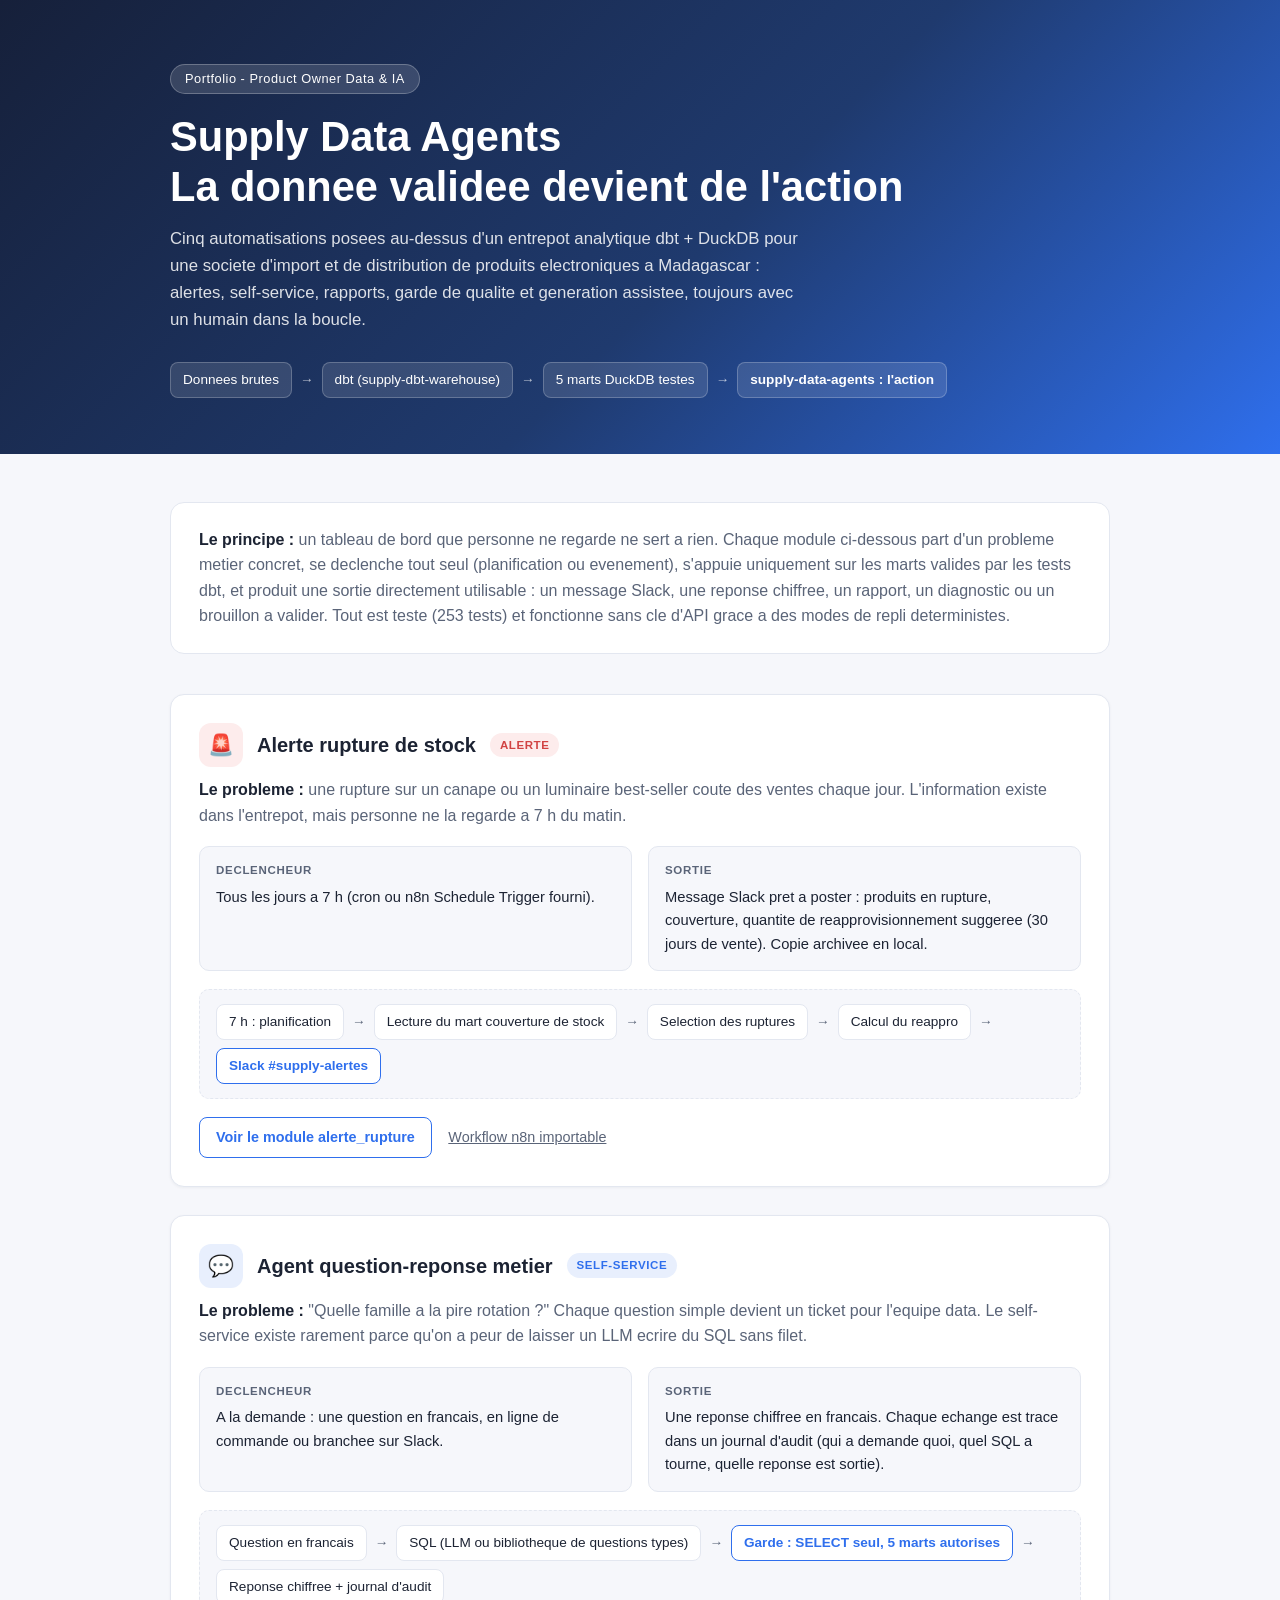
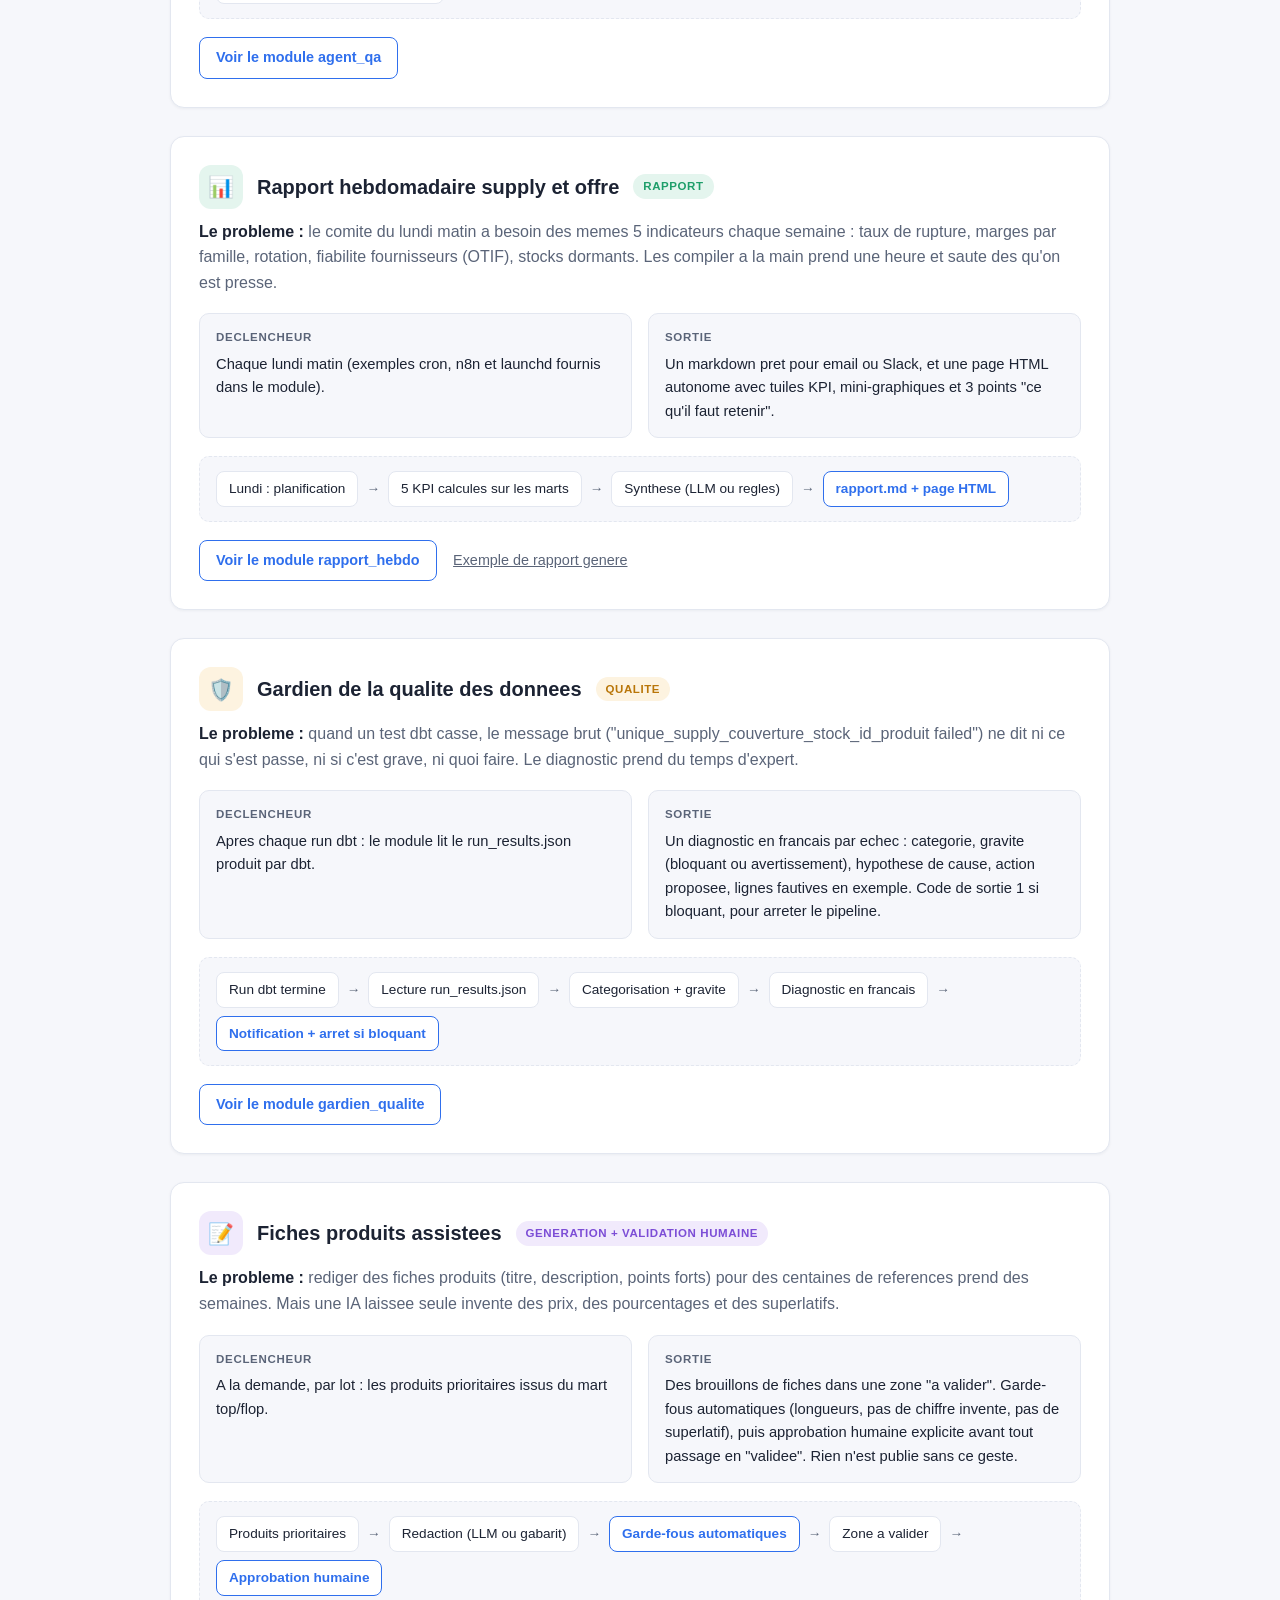
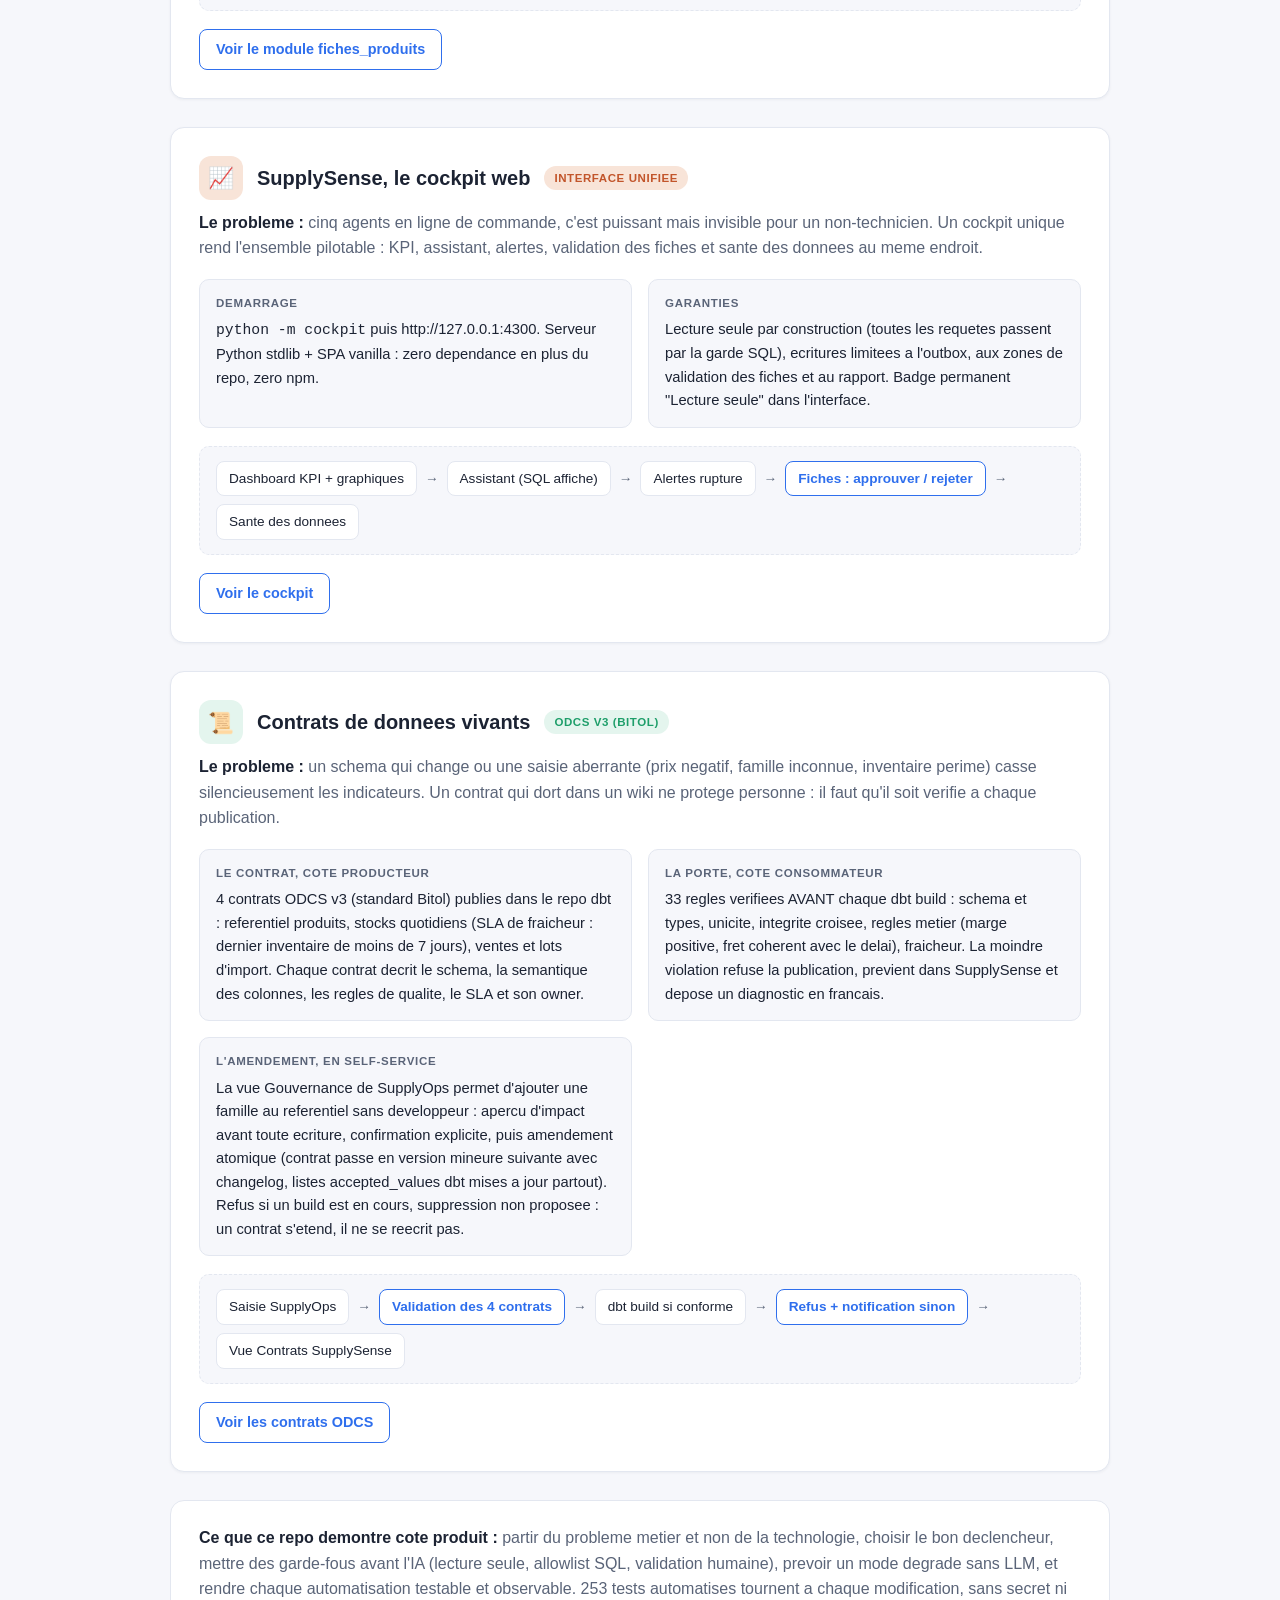
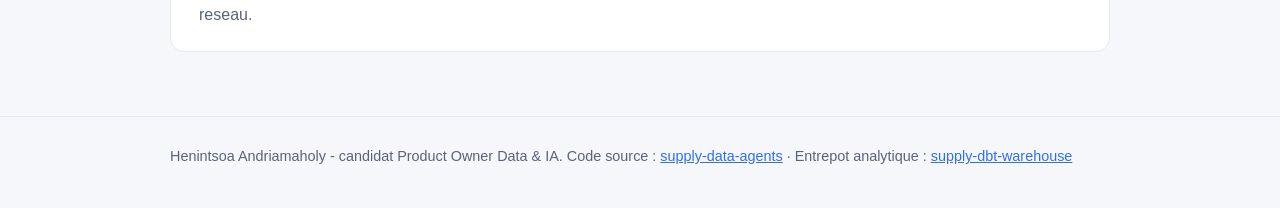
==== commit 6e475075: "Gouvernance : amendement de contrat en self-service (famille Drones) Nouvelle vue Gouvernance dans S" ====
--- a/docs/index.html
+++ b/docs/index.html
@@ -227,7 +227,7 @@
       Chaque module ci-dessous part d'un probleme metier concret, se declenche tout seul
       (planification ou evenement), s'appuie uniquement sur les marts valides par les tests dbt,
       et produit une sortie directement utilisable : un message Slack, une reponse chiffree,
-      un rapport, un diagnostic ou un brouillon a valider. Tout est teste (237 tests) et
+      un rapport, un diagnostic ou un brouillon a valider. Tout est teste (253 tests) et
       fonctionne sans cle d'API grace a des modes de repli deterministes.
     </div>
 
@@ -462,6 +462,15 @@
           delai), fraicheur. La moindre violation refuse la publication, previent
           dans SupplySense et depose un diagnostic en francais.
         </div>
+        <div class="bloc-info">
+          <div class="titre-bloc">L'amendement, en self-service</div>
+          La vue Gouvernance de SupplyOps permet d'ajouter une famille au
+          referentiel sans developpeur : apercu d'impact avant toute ecriture,
+          confirmation explicite, puis amendement atomique (contrat passe en
+          version mineure suivante avec changelog, listes accepted_values dbt
+          mises a jour partout). Refus si un build est en cours, suppression
+          non proposee : un contrat s'etend, il ne se reecrit pas.
+        </div>
       </div>
       <div class="flux">
         <span class="etape">Saisie SupplyOps</span><span class="f">&rarr;</span>
@@ -477,7 +486,7 @@
       <strong>Ce que ce repo demontre cote produit :</strong> partir du probleme metier et non
       de la technologie, choisir le bon declencheur, mettre des garde-fous avant l'IA
       (lecture seule, allowlist SQL, validation humaine), prevoir un mode degrade sans LLM,
-      et rendre chaque automatisation testable et observable. 237 tests automatises tournent
+      et rendre chaque automatisation testable et observable. 253 tests automatises tournent
       a chaque modification, sans secret ni reseau.
     </div>
 
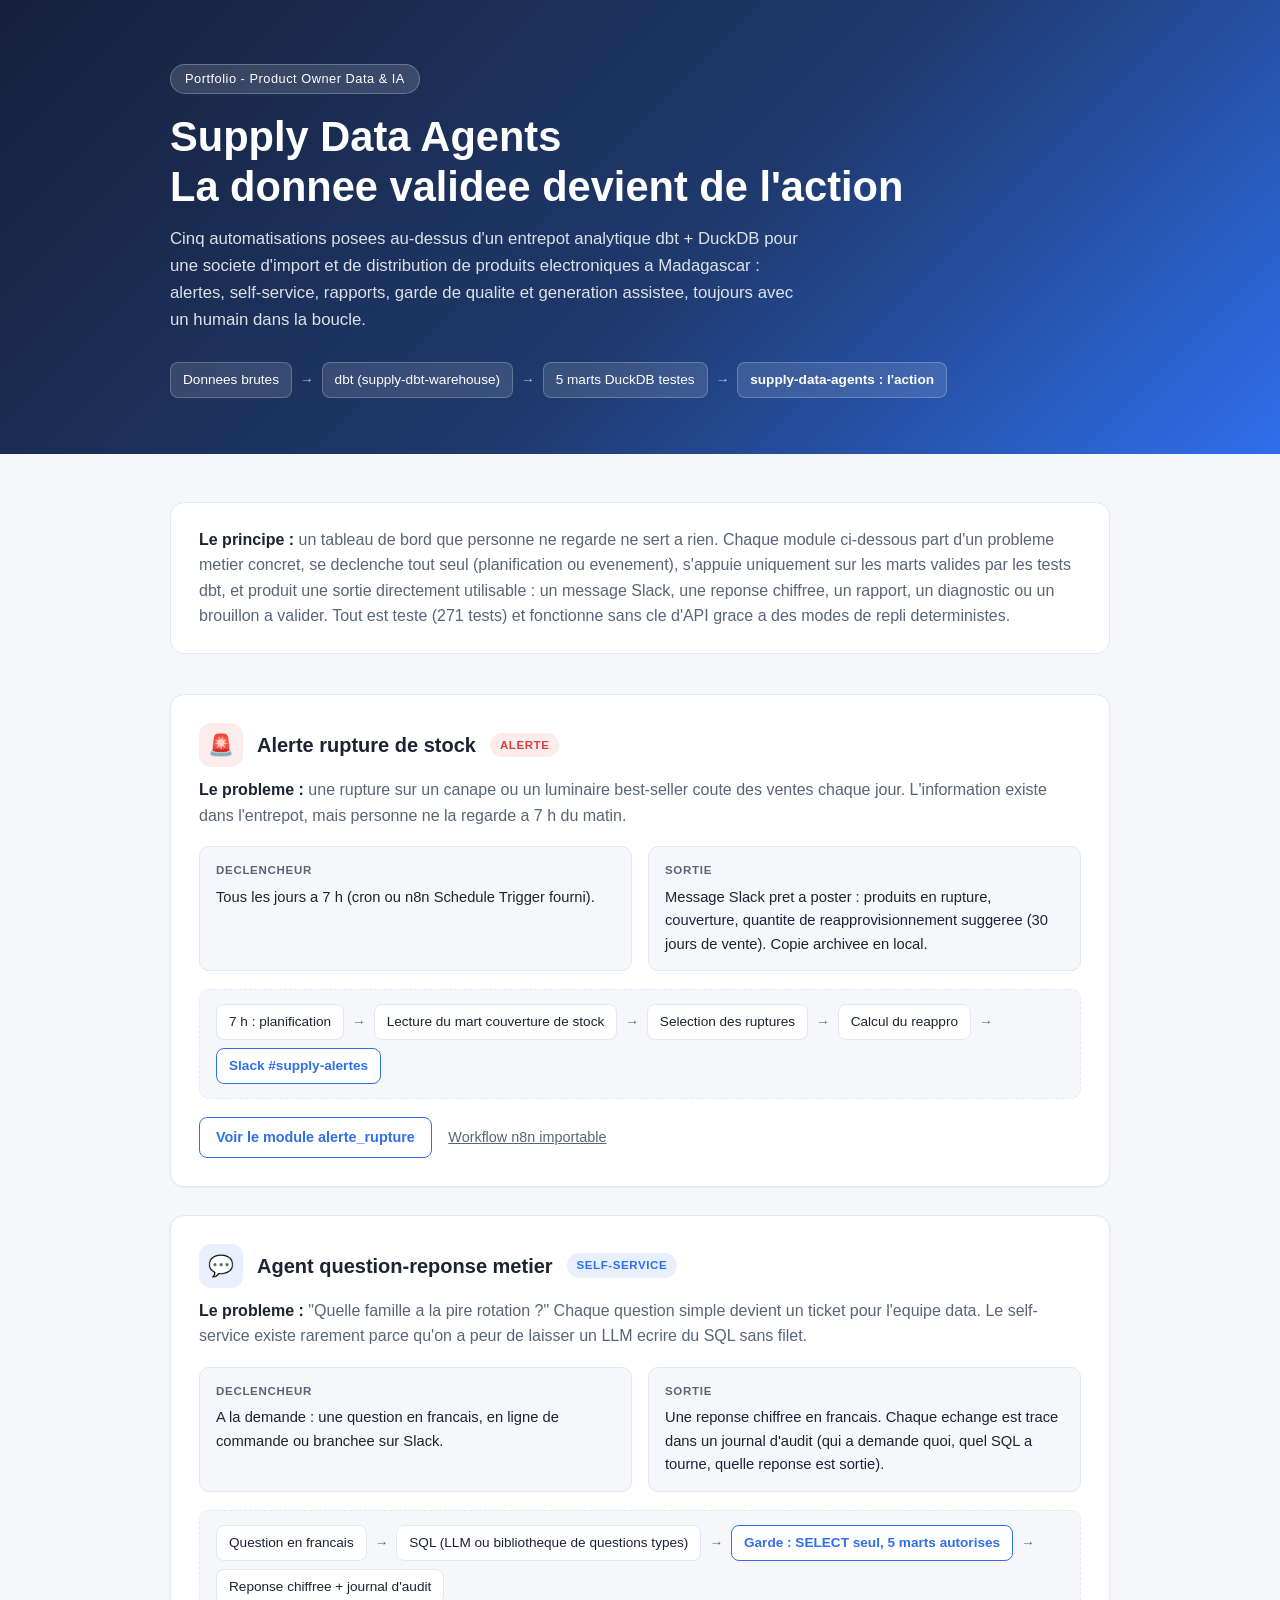
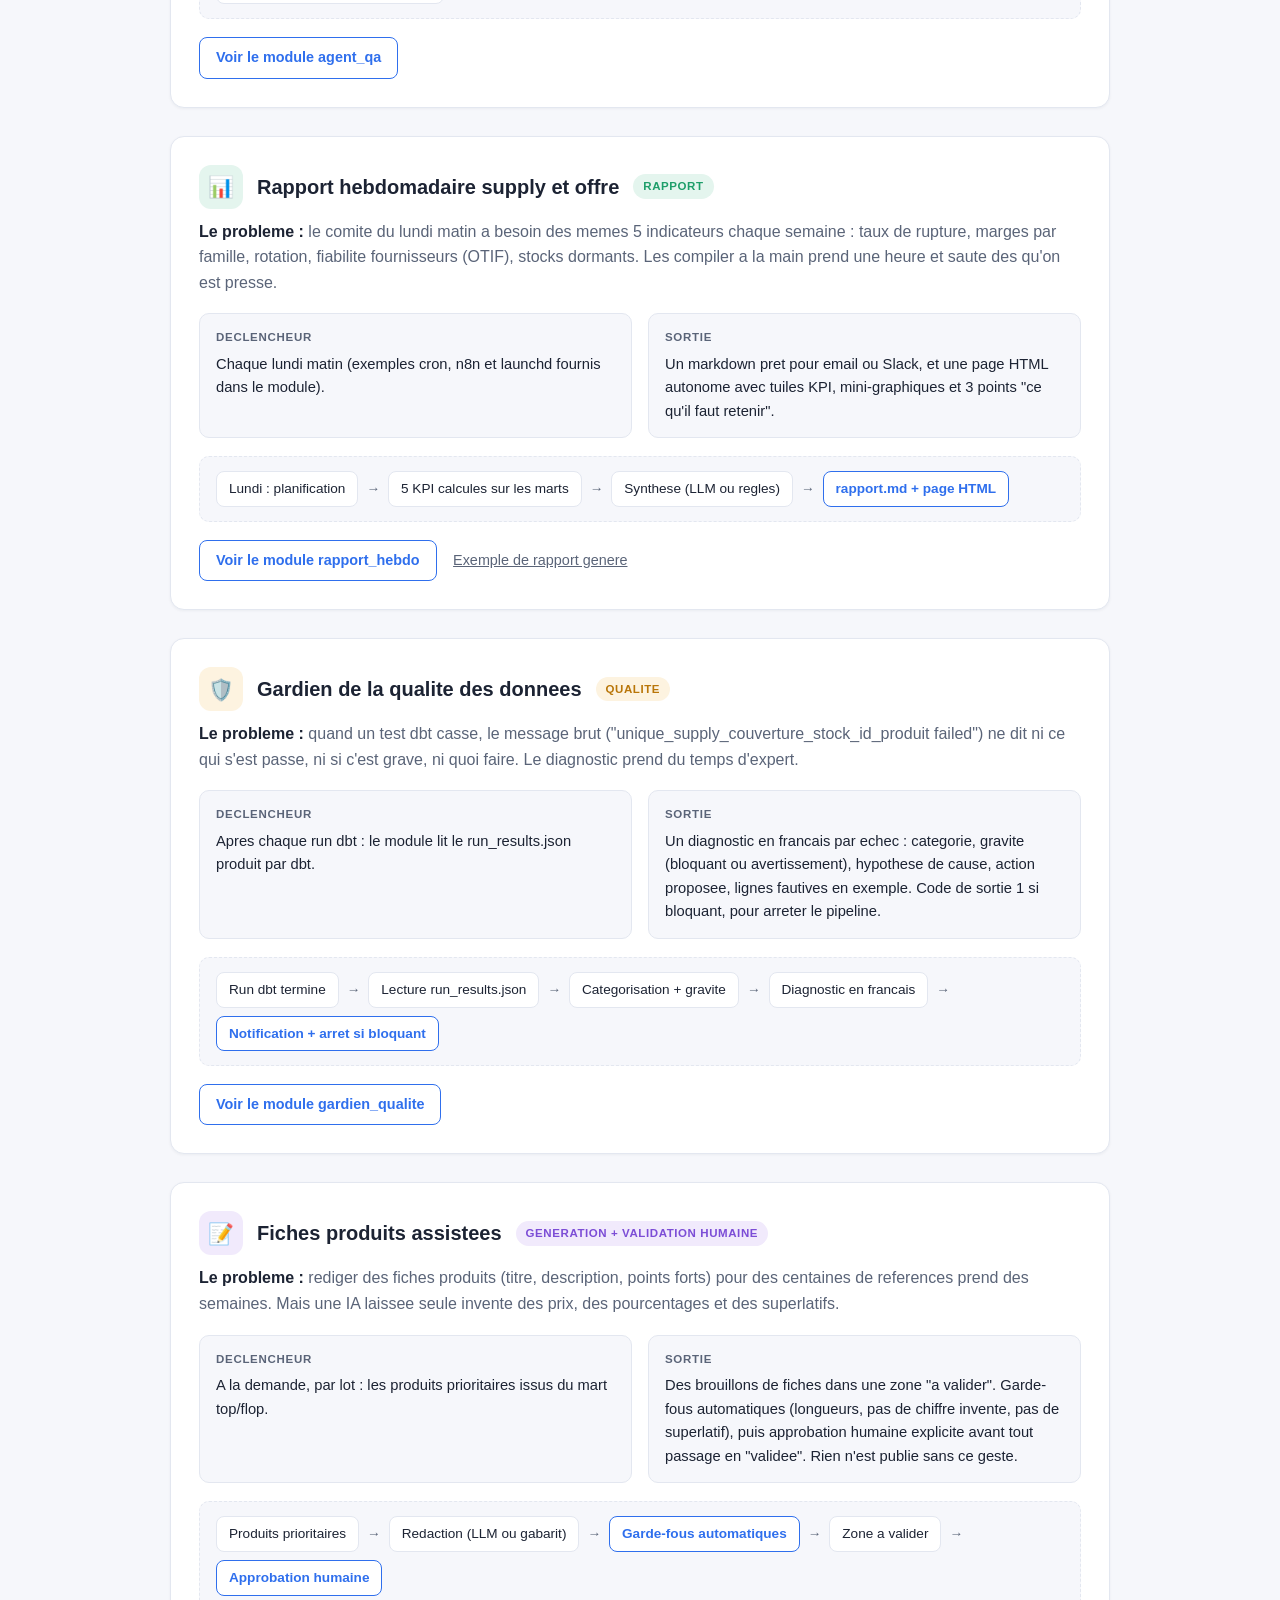
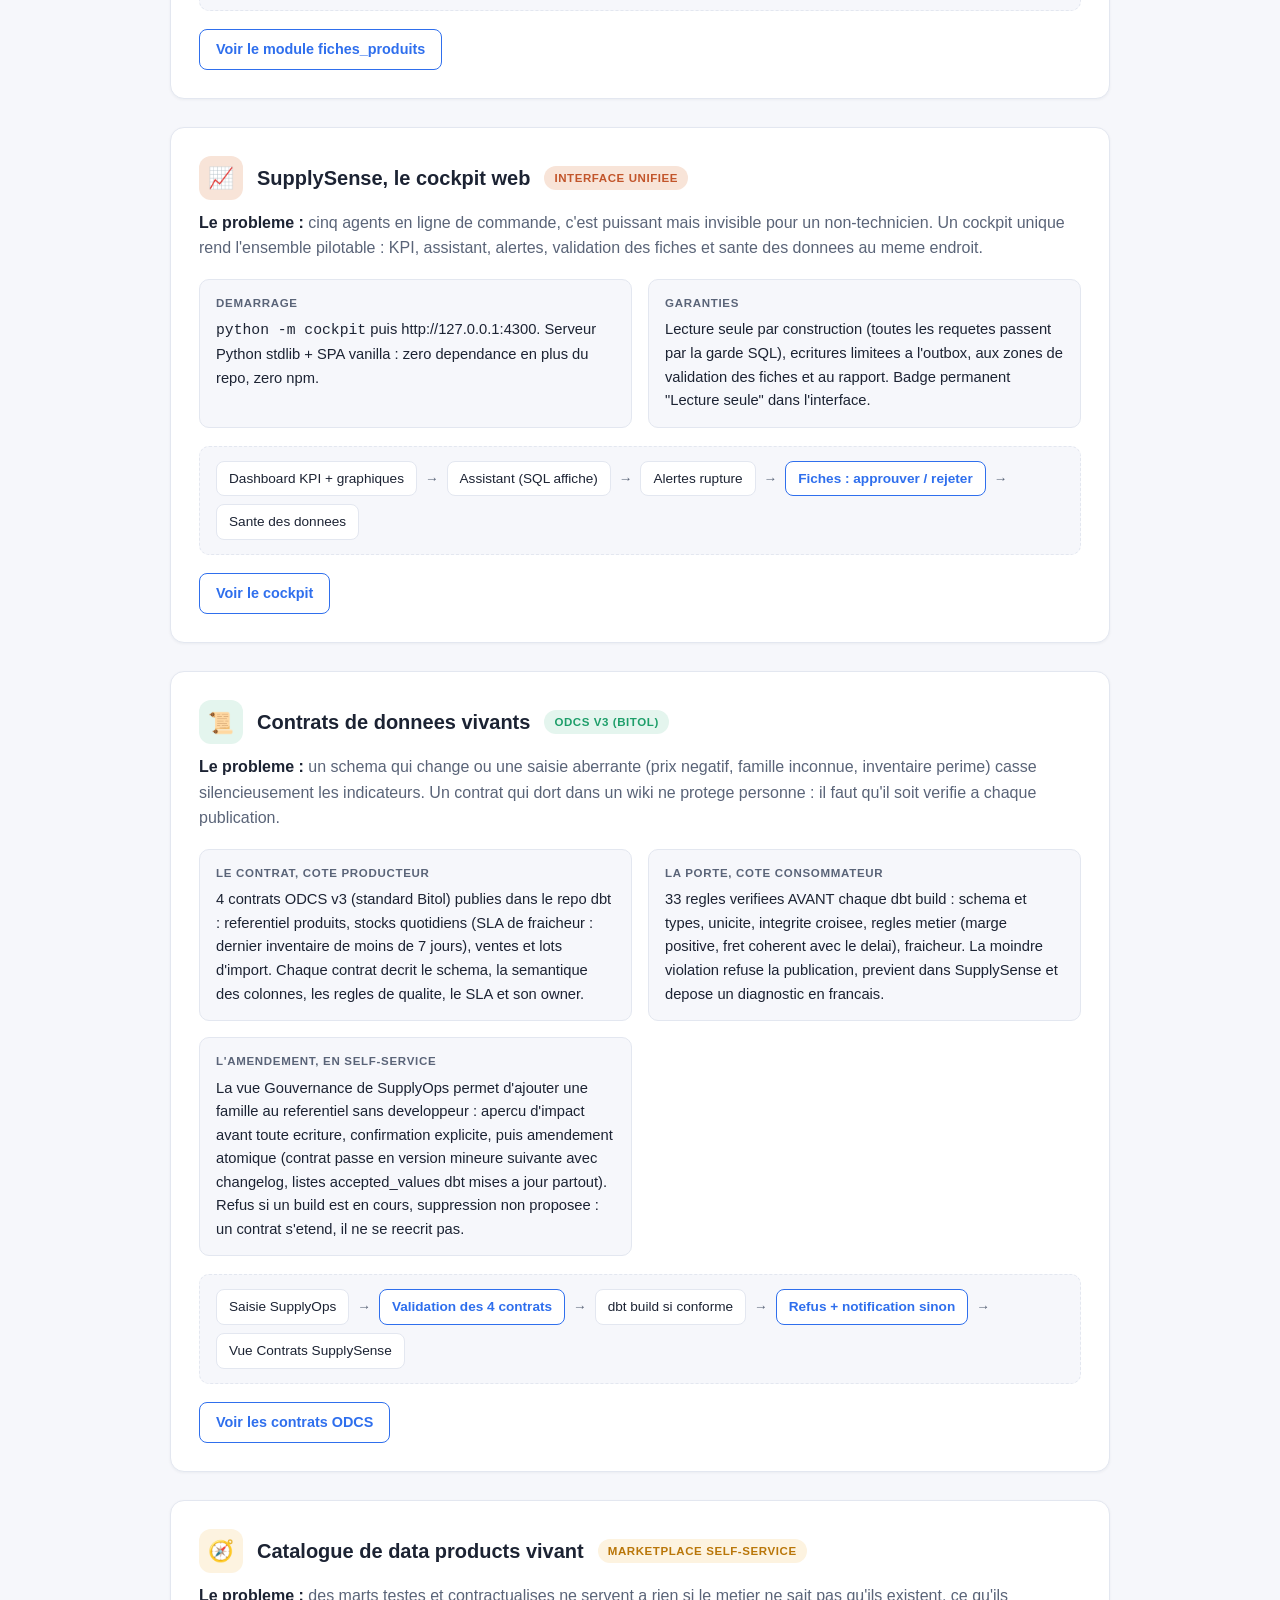
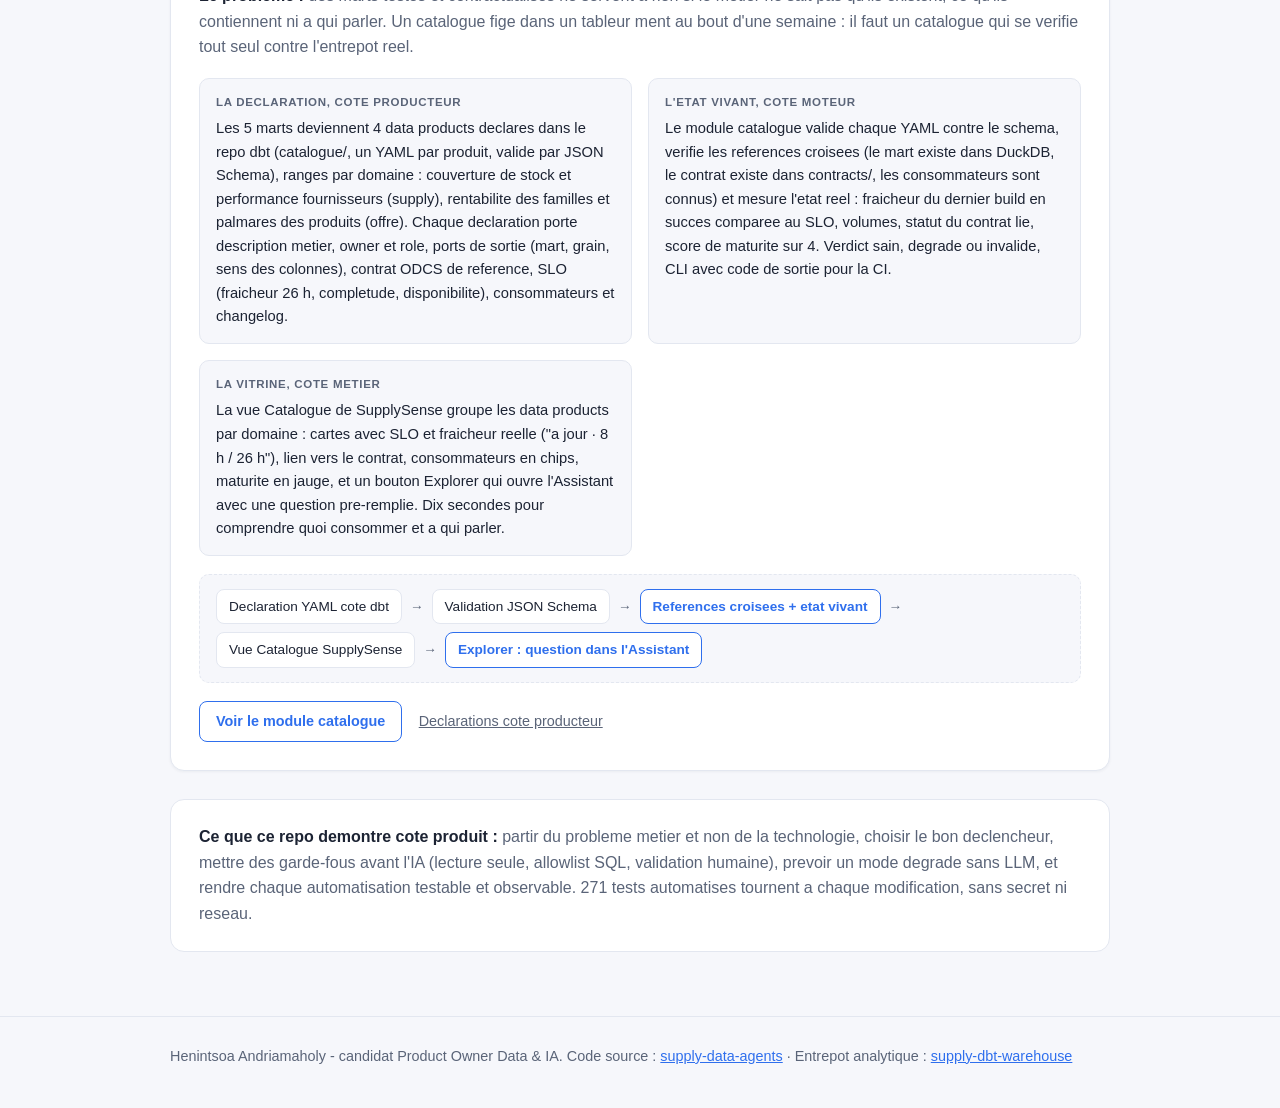
==== commit ad71c513: "Vue Catalogue : marketplace vivante des data products dans SupplySense Module catalogue/ : charge le" ====
--- a/docs/index.html
+++ b/docs/index.html
@@ -227,7 +227,7 @@
       Chaque module ci-dessous part d'un probleme metier concret, se declenche tout seul
       (planification ou evenement), s'appuie uniquement sur les marts valides par les tests dbt,
       et produit une sortie directement utilisable : un message Slack, une reponse chiffree,
-      un rapport, un diagnostic ou un brouillon a valider. Tout est teste (253 tests) et
+      un rapport, un diagnostic ou un brouillon a valider. Tout est teste (271 tests) et
       fonctionne sans cle d'API grace a des modes de repli deterministes.
     </div>
 
@@ -482,11 +482,64 @@
       <a class="lien-module" href="https://github.com/adh-studio/supply-dbt-warehouse/tree/main/contracts">Voir les contrats ODCS</a>
     </section>
 
+    <!-- Module 8 : catalogue de data products -->
+    <section class="carte-module">
+      <div class="entete">
+        <div class="pastille b-ambre">&#129517;</div>
+        <h2>Catalogue de data products vivant</h2>
+        <span class="badge b-ambre">Marketplace self-service</span>
+      </div>
+      <p class="probleme">
+        <strong>Le probleme :</strong> des marts testes et contractualises ne servent a rien
+        si le metier ne sait pas qu'ils existent, ce qu'ils contiennent ni a qui parler.
+        Un catalogue fige dans un tableur ment au bout d'une semaine : il faut un
+        catalogue qui se verifie tout seul contre l'entrepot reel.
+      </p>
+      <div class="grille">
+        <div class="bloc-info">
+          <div class="titre-bloc">La declaration, cote producteur</div>
+          Les 5 marts deviennent 4 data products declares dans le repo dbt
+          (catalogue/, un YAML par produit, valide par JSON Schema), ranges par
+          domaine : couverture de stock et performance fournisseurs (supply),
+          rentabilite des familles et palmares des produits (offre). Chaque
+          declaration porte description metier, owner et role, ports de sortie
+          (mart, grain, sens des colonnes), contrat ODCS de reference, SLO
+          (fraicheur 26 h, completude, disponibilite), consommateurs et changelog.
+        </div>
+        <div class="bloc-info">
+          <div class="titre-bloc">L'etat vivant, cote moteur</div>
+          Le module catalogue valide chaque YAML contre le schema, verifie les
+          references croisees (le mart existe dans DuckDB, le contrat existe dans
+          contracts/, les consommateurs sont connus) et mesure l'etat reel :
+          fraicheur du dernier build en succes comparee au SLO, volumes, statut du
+          contrat lie, score de maturite sur 4. Verdict sain, degrade ou invalide,
+          CLI avec code de sortie pour la CI.
+        </div>
+        <div class="bloc-info">
+          <div class="titre-bloc">La vitrine, cote metier</div>
+          La vue Catalogue de SupplySense groupe les data products par domaine :
+          cartes avec SLO et fraicheur reelle ("a jour &middot; 8 h / 26 h"), lien vers le
+          contrat, consommateurs en chips, maturite en jauge, et un bouton Explorer
+          qui ouvre l'Assistant avec une question pre-remplie. Dix secondes pour
+          comprendre quoi consommer et a qui parler.
+        </div>
+      </div>
+      <div class="flux">
+        <span class="etape">Declaration YAML cote dbt</span><span class="f">&rarr;</span>
+        <span class="etape">Validation JSON Schema</span><span class="f">&rarr;</span>
+        <span class="etape accentuee">References croisees + etat vivant</span><span class="f">&rarr;</span>
+        <span class="etape">Vue Catalogue SupplySense</span><span class="f">&rarr;</span>
+        <span class="etape accentuee">Explorer : question dans l'Assistant</span>
+      </div>
+      <a class="lien-module" href="https://github.com/adh-studio/supply-data-agents/tree/main/catalogue">Voir le module catalogue</a>
+      <a class="lien-secondaire" href="https://github.com/adh-studio/supply-dbt-warehouse/tree/main/catalogue">Declarations cote producteur</a>
+    </section>
+
     <div class="intro">
       <strong>Ce que ce repo demontre cote produit :</strong> partir du probleme metier et non
       de la technologie, choisir le bon declencheur, mettre des garde-fous avant l'IA
       (lecture seule, allowlist SQL, validation humaine), prevoir un mode degrade sans LLM,
-      et rendre chaque automatisation testable et observable. 253 tests automatises tournent
+      et rendre chaque automatisation testable et observable. 271 tests automatises tournent
       a chaque modification, sans secret ni reseau.
     </div>
 
